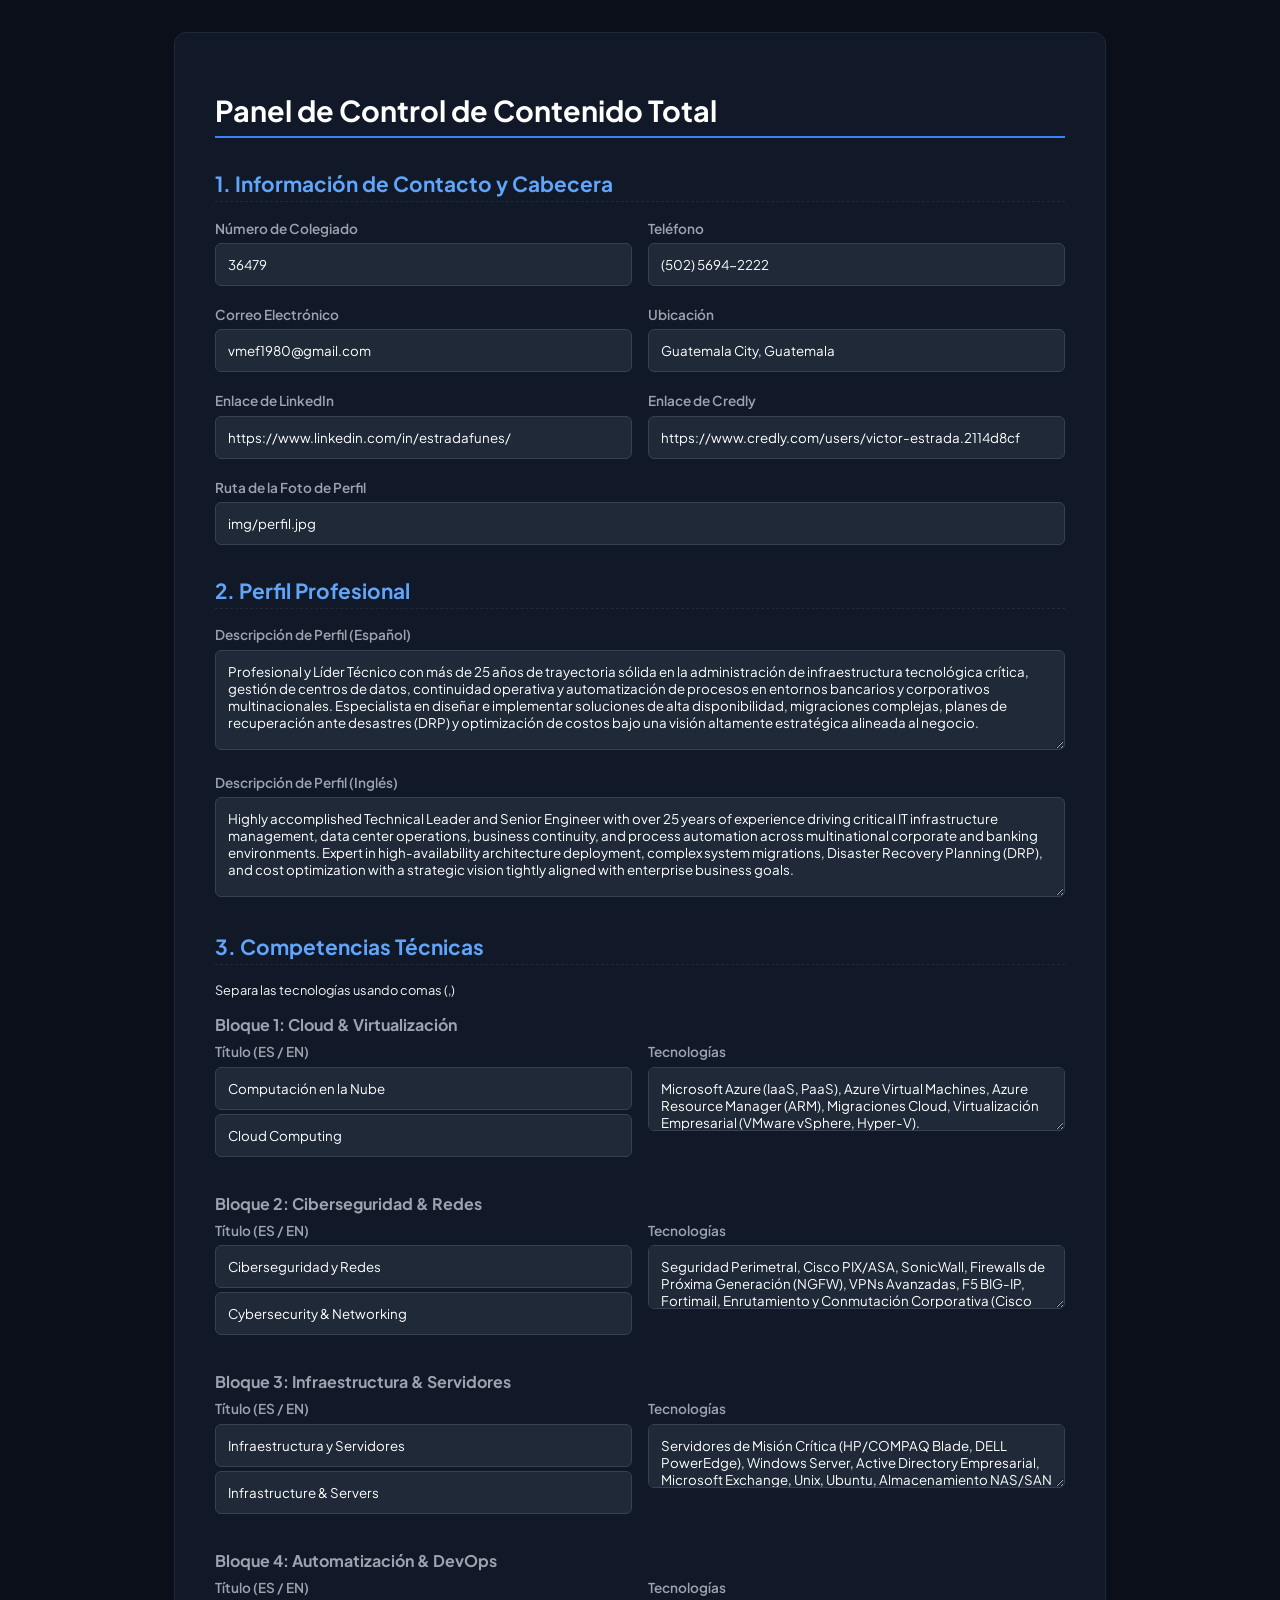
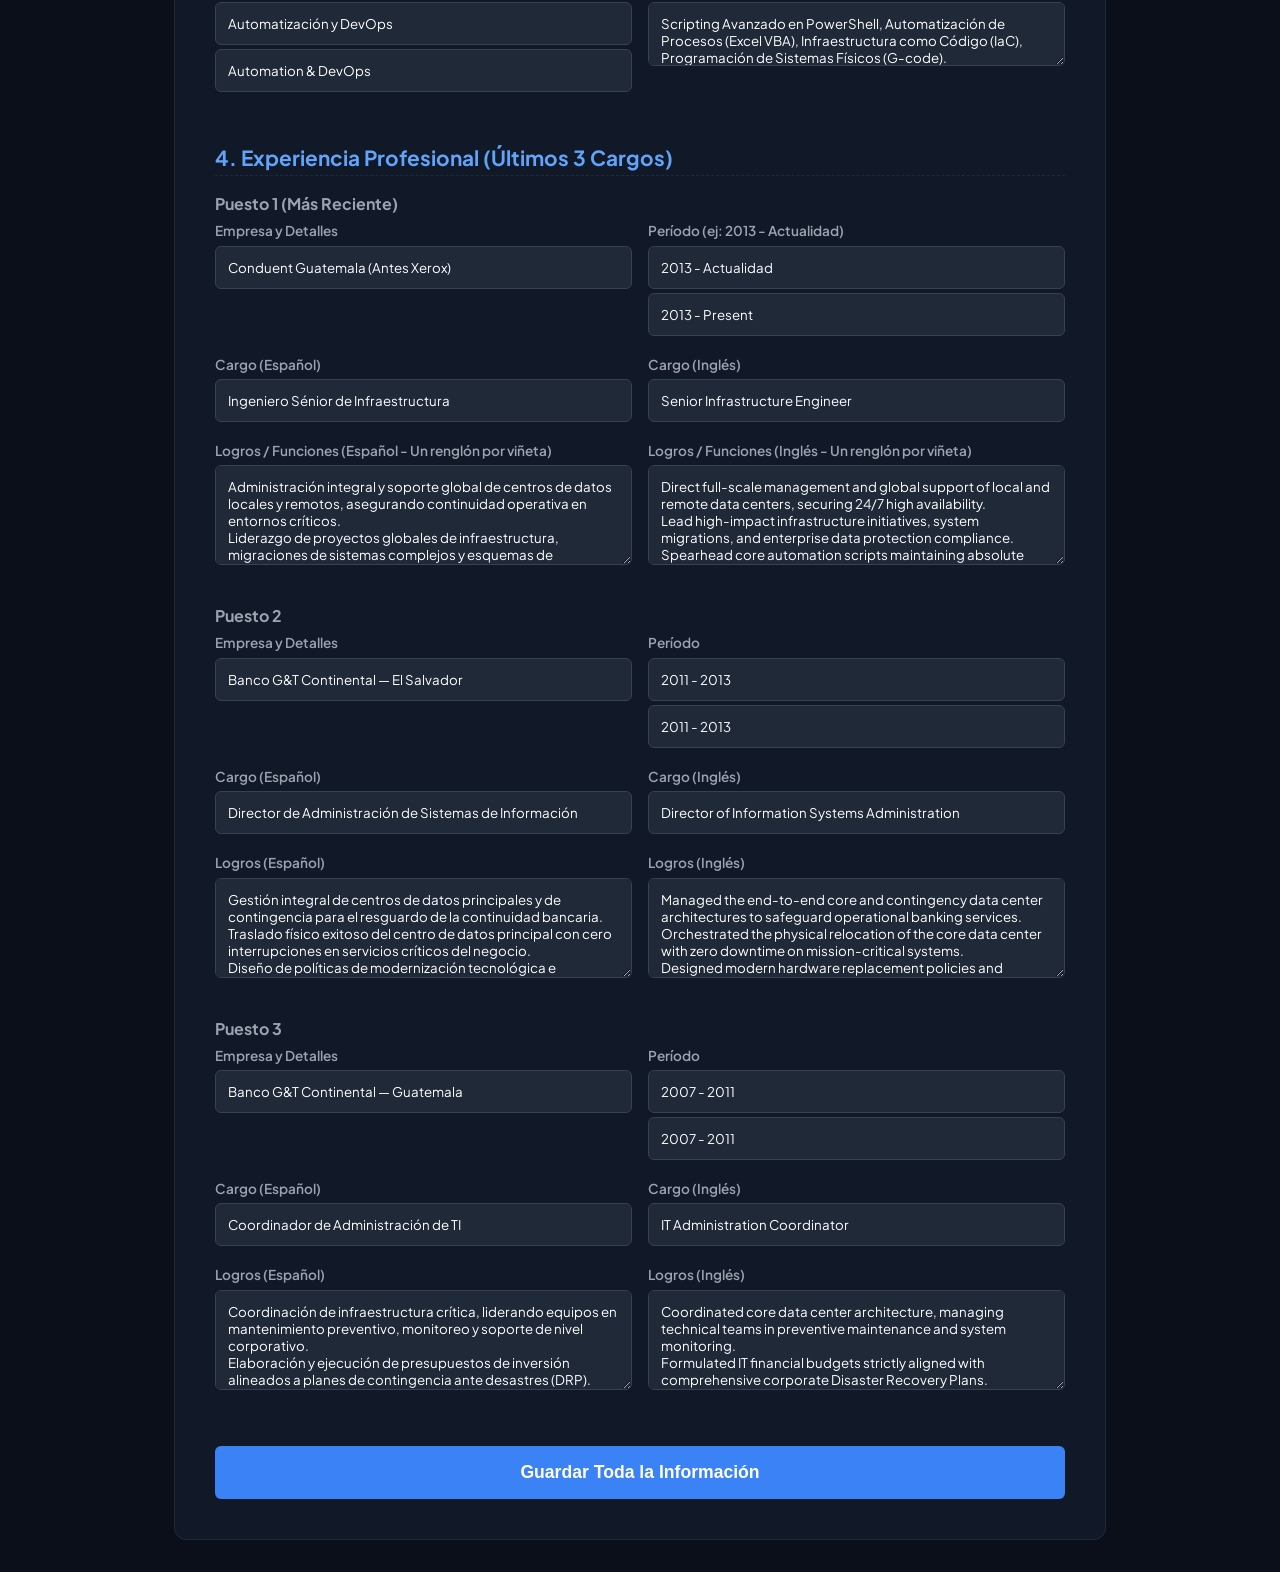
==== admin.html @ 7e37c5f4 "Add files via upload" ====
<!DOCTYPE html>
<html lang="es">
<head>
    <meta charset="UTF-8">
    <meta name="viewport" content="width=device-width, initial-scale=1.0">
    <title>Panel de Administración Total | CV</title>
    <link href="https://fonts.googleapis.com/css2?family=Plus+Jakarta+Sans:wght@400;600;700&display=swap" rel="stylesheet">
    <style>
        body { background-color: #0b0f19; color: #f3f4f6; font-family: 'Plus Jakarta Sans', sans-serif; padding: 2rem; margin: 0; }
        .container { max-width: 850px; margin: 0 auto; background: #111827; padding: 2.5rem; border-radius: 12px; border: 1px solid #1f2937; }
        h1 { font-size: 1.8rem; margin-bottom: 1.5rem; color: #fff; border-bottom: 2px solid #3b82f6; padding-bottom: 0.5rem; }
        h2 { color: #60a5fa; font-size: 1.3rem; margin-top: 2rem; border-bottom: 1px dashed #1f2937; padding-bottom: 0.25rem; }
        h3 { color: #9ca3af; font-size: 1rem; margin-bottom: 0.5rem; }
        .form-group { margin-bottom: 1.25rem; }
        .grid-2 { display: grid; grid-template-columns: 1fr 1fr; gap: 1rem; }
        label { display: block; font-size: 0.85rem; font-weight: 600; margin-bottom: 0.4rem; color: #9ca3af; }
        input, textarea { width: 100%; padding: 0.75rem; background: #1f2937; border: 1px solid #374151; border-radius: 6px; color: #fff; font-family: inherit; box-sizing: border-box; }
        textarea { resize: vertical; height: 100px; }
        input:focus, textarea:focus { outline: 1px solid #3b82f6; border-color: #3b82f6; }
        .btn-save { background: #3b82f6; color: white; border: none; padding: 1rem; font-weight: 600; border-radius: 6px; cursor: pointer; width: 100%; font-size: 1.1rem; margin-top: 2rem; transition: background 0.3s; }
        .btn-save:hover { background: #2563eb; }
        .alert { padding: 1rem; background: rgba(16, 185, 129, 0.1); border: 1px solid #10b981; color: #10b981; border-radius: 6px; margin-bottom: 1.5rem; display: none; text-align: center; font-weight: 600; }
        .help-text { font-size: 0.75rem; color: #6b7280; margin-top: 0.25rem; }
    </style>
</head>
<body>

<div class="container">
    <h1>Panel de Control de Contenido Total</h1>
    <div class="alert" id="success-alert">¡Currículum completo actualizado! Abre o recarga tu index.html para ver los cambios.</div>
    
    <form id="admin-form">
        <h2>1. Información de Contacto y Cabecera</h2>
        <div class="grid-2">
            <div class="form-group"><label>Número de Colegiado</label><input type="text" id="cfg-colegiado"></div>
            <div class="form-group"><label>Teléfono</label><input type="text" id="cfg-telefono"></div>
        </div>
        <div class="grid-2">
            <div class="form-group"><label>Correo Electrónico</label><input type="email" id="cfg-correo"></div>
            <div class="form-group"><label>Ubicación</label><input type="text" id="cfg-ubicacion"></div>
        </div>
        <div class="grid-2">
            <div class="form-group"><label>Enlace de LinkedIn</label><input type="url" id="cfg-linkedin"></div>
            <div class="form-group"><label>Enlace de Credly</label><input type="url" id="cfg-credly"></div>
        </div>
        <div class="form-group"><label>Ruta de la Foto de Perfil</label><input type="text" id="cfg-foto"></div>

        <h2>2. Perfil Profesional</h2>
        <div class="form-group">
            <label>Descripción de Perfil (Español)</label>
            <textarea id="cfg-perfil-es"></textarea>
        </div>
        <div class="form-group">
            <label>Descripción de Perfil (Inglés)</label>
            <textarea id="cfg-perfil-en"></textarea>
        </div>

        <h2>3. Competencias Técnicas</h2>
        <p style="font-size: 0.8rem; color: var(--text-secondary);">Separa las tecnologías usando comas (,)</p>
        
        <h3>Bloque 1: Cloud & Virtualización</h3>
        <div class="grid-2">
            <div class="form-group"><label>Título (ES / EN)</label><input type="text" id="cfg-sk1-t-es" value="Computación en la Nube"><input type="text" id="cfg-sk1-t-en" value="Cloud Computing" style="margin-top:4px;"></div>
            <div class="form-group"><label>Tecnologías</label><textarea id="cfg-sk1-tags" style="height:64px;"></textarea></div>
        </div>

        <h3>Bloque 2: Ciberseguridad & Redes</h3>
        <div class="grid-2">
            <div class="form-group"><label>Título (ES / EN)</label><input type="text" id="cfg-sk2-t-es" value="Ciberseguridad y Redes"><input type="text" id="cfg-sk2-t-en" value="Cybersecurity & Networking" style="margin-top:4px;"></div>
            <div class="form-group"><label>Tecnologías</label><textarea id="cfg-sk2-tags" style="height:64px;"></textarea></div>
        </div>

        <h3>Bloque 3: Infraestructura & Servidores</h3>
        <div class="grid-2">
            <div class="form-group"><label>Título (ES / EN)</label><input type="text" id="cfg-sk3-t-es" value="Infraestructura y Servidores"><input type="text" id="cfg-sk3-t-en" value="Infrastructure & Servers" style="margin-top:4px;"></div>
            <div class="form-group"><label>Tecnologías</label><textarea id="cfg-sk3-tags" style="height:64px;"></textarea></div>
        </div>

        <h3>Bloque 4: Automatización & DevOps</h3>
        <div class="grid-2">
            <div class="form-group"><label>Título (ES / EN)</label><input type="text" id="cfg-sk4-t-es" value="Automatización y DevOps"><input type="text" id="cfg-sk4-t-en" value="Automation & DevOps" style="margin-top:4px;"></div>
            <div class="form-group"><label>Tecnologías</label><textarea id="cfg-sk4-tags" style="height:64px;"></textarea></div>
        </div>

        <h2>4. Experiencia Profesional (Últimos 3 Cargos)</h2>
        
        <h3>Puesto 1 (Más Reciente)</h3>
        <div class="grid-2">
            <div class="form-group"><label>Empresa y Detalles</label><input type="text" id="cfg-exp1-comp"></div>
            <div class="form-group"><label>Período (ej: 2013 - Actualidad)</label><input type="text" id="cfg-exp1-date-es"><input type="text" id="cfg-exp1-date-en" style="margin-top:4px;"></div>
        </div>
        <div class="grid-2">
            <div class="form-group"><label>Cargo (Español)</label><input type="text" id="cfg-exp1-title-es"></div>
            <div class="form-group"><label>Cargo (Inglés)</label><input type="text" id="cfg-exp1-title-en"></div>
        </div>
        <div class="grid-2">
            <div class="form-group"><label>Logros / Funciones (Español - Un renglón por viñeta)</label><textarea id="cfg-exp1-bullets-es"></textarea></div>
            <div class="form-group"><label>Logros / Funciones (Inglés - Un renglón por viñeta)</label><textarea id="cfg-exp1-bullets-en"></textarea></div>
        </div>

        <h3>Puesto 2</h3>
        <div class="grid-2">
            <div class="form-group"><label>Empresa y Detalles</label><input type="text" id="cfg-exp2-comp"></div>
            <div class="form-group"><label>Período</label><input type="text" id="cfg-exp2-date-es"><input type="text" id="cfg-exp2-date-en" style="margin-top:4px;"></div>
        </div>
        <div class="grid-2">
            <div class="form-group"><label>Cargo (Español)</label><input type="text" id="cfg-exp2-title-es"></div>
            <div class="form-group"><label>Cargo (Inglés)</label><input type="text" id="cfg-exp2-title-en"></div>
        </div>
        <div class="grid-2">
            <div class="form-group"><label>Logros (Español)</label><textarea id="cfg-exp2-bullets-es"></textarea></div>
            <div class="form-group"><label>Logros (Inglés)</label><textarea id="cfg-exp2-bullets-en"></textarea></div>
        </div>

        <h3>Puesto 3</h3>
        <div class="grid-2">
            <div class="form-group"><label>Empresa y Detalles</label><input type="text" id="cfg-exp3-comp"></div>
            <div class="form-group"><label>Período</label><input type="text" id="cfg-exp3-date-es"><input type="text" id="cfg-exp3-date-en" style="margin-top:4px;"></div>
        </div>
        <div class="grid-2">
            <div class="form-group"><label>Cargo (Español)</label><input type="text" id="cfg-exp3-title-es"></div>
            <div class="form-group"><label>Cargo (Inglés)</label><input type="text" id="cfg-exp3-title-en"></div>
        </div>
        <div class="grid-2">
            <div class="form-group"><label>Logros (Español)</label><textarea id="cfg-exp3-bullets-es"></textarea></div>
            <div class="form-group"><label>Logros (Inglés)</label><textarea id="cfg-exp3-bullets-en"></textarea></div>
        </div>

        <button type="submit" class="btn-save">Guardar Toda la Información</button>
    </form>
</div>

<script>
    document.addEventListener("DOMContentLoaded", function() {
        // Objeto maestro con absolutamente todo el contenido por defecto del currículum
        const defaultMasterData = {
            colegiado: "36479",
            telefono: "(502) 5694-2222",
            correo: "vmef1980@gmail.com",
            ubicacion: "Guatemala City, Guatemala",
            linkedin: "https://www.linkedin.com/in/estradafunes/",
            credly: "https://www.credly.com/users/victor-estrada.2114d8cf",
            fotoURL: "img/perfil.jpg",
            perfilES: "Profesional y Líder Técnico con más de 25 años de trayectoria sólida en la administración de infraestructura tecnológica crítica, gestión de centros de datos, continuidad operativa y automatización de procesos en entornos bancarios y corporativos multinacionales. Especialista en diseñar e implementar soluciones de alta disponibilidad, migraciones complejas, planes de recuperación ante desastres (DRP) y optimización de costos bajo una visión altamente estratégica alineada al negocio.",
            perfilEN: "Highly accomplished Technical Leader and Senior Engineer with over 25 years of experience driving critical IT infrastructure management, data center operations, business continuity, and process automation across multinational corporate and banking environments. Expert in high-availability architecture deployment, complex system migrations, Disaster Recovery Planning (DRP), and cost optimization with a strategic vision tightly aligned with enterprise business goals.",
            skills: [
                { tES: "Computación en la Nube", tEN: "Cloud Computing", tags: "Microsoft Azure (IaaS, PaaS), Azure Virtual Machines, Azure Resource Manager (ARM), Migraciones Cloud, Virtualización Empresarial (VMware vSphere, Hyper-V)." },
                { tES: "Ciberseguridad y Redes", tEN: "Cybersecurity & Networking", tags: "Seguridad Perimetral, Cisco PIX/ASA, SonicWall, Firewalls de Próxima Generación (NGFW), VPNs Avanzadas, F5 BIG-IP, Fortimail, Enrutamiento y Conmutación Corporativa (Cisco R&S)." },
                { tES: "Infraestructura y Servidores", tEN: "Infrastructure & Servers", tags: "Servidores de Misión Crítica (HP/COMPAQ Blade, DELL PowerEdge), Windows Server, Active Directory Empresarial, Microsoft Exchange, Unix, Ubuntu, Almacenamiento NAS/SAN (HP EVA, EMC2, Dell EqualLogic), HP Data Protector." },
                { tES: "Automatización y DevOps", tEN: "Automation & DevOps", tags: "Scripting Avanzado en PowerShell, Automatización de Procesos (Excel VBA), Infraestructura como Código (IaC), Programación de Sistemas Físicos (G-code)." }
            ],
            experiencia: [
                {
                    comp: "Conduent Guatemala (Antes Xerox)", dES: "2013 - Actualidad", dEN: "2013 - Present",
                    tES: "Ingeniero Sénior de Infraestructura", tEN: "Senior Infrastructure Engineer",
                    bES: "Administración integral y soporte global de centros de datos locales y remotos, asegurando continuidad operativa en entornos críticos.\nLiderazgo de proyectos globales de infraestructura, migraciones de sistemas complejos y esquemas de seguridad informática.\nAutomatización de procesos operativos manteniendo alta estabilidad ante múltiples transiciones corporativas.",
                    bEN: "Direct full-scale management and global support of local and remote data centers, securing 24/7 high availability.\nLead high-impact infrastructure initiatives, system migrations, and enterprise data protection compliance.\nSpearhead core automation scripts maintaining absolute stability across corporate structural shifts."
                },
                {
                    comp: "Banco G&T Continental — El Salvador", dES: "2011 - 2013", dEN: "2011 - 2013",
                    tES: "Director de Administración de Sistemas de Información", tEN: "Director of Information Systems Administration",
                    bES: "Gestión integral de centros de datos principales y de contingencia para el resguardo de la continuidad bancaria.\nTraslado físico exitoso del centro de datos principal con cero interrupciones en servicios críticos del negocio.\nDiseño de políticas de modernización tecnológica e implementación de soluciones redundantes de alta disponibilidad.",
                    bEN: "Managed the end-to-end core and contingency data center architectures to safeguard operational banking services.\nOrchestrated the physical relocation of the core data center with zero downtime on mission-critical systems.\nDesigned modern hardware replacement policies and deployed high-availability infrastructure networks."
                },
                {
                    comp: "Banco G&T Continental — Guatemala", dES: "2007 - 2011", dEN: "2007 - 2011",
                    tES: "Coordinador de Administración de TI", tEN: "IT Administration Coordinator",
                    bES: "Coordinación de infraestructura crítica, liderando equipos en mantenimiento preventivo, monitoreo y soporte de nivel corporativo.\nElaboración y ejecución de presupuestos de inversión alineados a planes de contingencia ante desastres (DRP).",
                    bEN: "Coordinated core data center architecture, managing technical teams in preventive maintenance and system monitoring.\nFormulated IT financial budgets strictly aligned with comprehensive corporate Disaster Recovery Plans."
                }
            ]
        };

        let masterData = JSON.parse(localStorage.getItem('cv_master_data')) || defaultMasterData;

        // Cargar datos en los inputs correspondientes
        document.getElementById('cfg-colegiado').value = masterData.colegiado;
        document.getElementById('cfg-telefono').value = masterData.telefono;
        document.getElementById('cfg-correo').value = masterData.correo;
        document.getElementById('cfg-ubicacion').value = masterData.ubicacion;
        document.getElementById('cfg-linkedin').value = masterData.linkedin;
        document.getElementById('cfg-credly').value = masterData.credly;
        document.getElementById('cfg-foto').value = masterData.fotoURL;
        document.getElementById('cfg-perfil-es').value = masterData.perfilES;
        document.getElementById('cfg-perfil-en').value = masterData.perfilEN;

        // Habilidades
        document.getElementById('cfg-sk1-t-es').value = masterData.skills[0].tES; document.getElementById('cfg-sk1-t-en').value = masterData.skills[0].tEN; document.getElementById('cfg-sk1-tags').value = masterData.skills[0].tags;
        document.getElementById('cfg-sk2-t-es').value = masterData.skills[1].tES; document.getElementById('cfg-sk2-t-en').value = masterData.skills[1].tEN; document.getElementById('cfg-sk2-tags').value = masterData.skills[1].tags;
        document.getElementById('cfg-sk3-t-es').value = masterData.skills[2].tES; document.getElementById('cfg-sk3-t-en').value = masterData.skills[2].tEN; document.getElementById('cfg-sk3-tags').value = masterData.skills[2].tags;
        document.getElementById('cfg-sk4-t-es').value = masterData.skills[3].tES; document.getElementById('cfg-sk4-t-en').value = masterData.skills[3].tEN; document.getElementById('cfg-sk4-tags').value = masterData.skills[3].tags;

        // Experiencia
        for(let i=1; i<=3; i++) {
            let dataExp = masterData.experiencia[i-1];
            document.getElementById(`cfg-exp${i}-comp`).value = dataExp.comp;
            document.getElementById(`cfg-exp${i}-date-es`).value = dataExp.dES;
            document.getElementById(`cfg-exp${i}-date-en`).value = dataExp.dEN;
            document.getElementById(`cfg-exp${i}-title-es`).value = dataExp.tES;
            document.getElementById(`cfg-exp${i}-title-en`).value = dataExp.tEN;
            document.getElementById(`cfg-exp${i}-bullets-es`).value = dataExp.bES;
            document.getElementById(`cfg-exp${i}-bullets-en`).value = dataExp.bEN;
        }

        // Evento Guardar
        document.getElementById('admin-form').addEventListener('submit', function(e) {
            e.preventDefault();

            const nuevaDataMaster = {
                colegiado: document.getElementById('cfg-colegiado').value,
                telefono: document.getElementById('cfg-telefono').value,
                correo: document.getElementById('cfg-correo').value,
                ubicacion: document.getElementById('cfg-ubicacion').value,
                linkedin: document.getElementById('cfg-linkedin').value,
                credly: document.getElementById('cfg-credly').value,
                fotoURL: document.getElementById('cfg-foto').value,
                perfilES: document.getElementById('cfg-perfil-es').value,
                perfilEN: document.getElementById('cfg-perfil-en').value,
                skills: [
                    { tES: document.getElementById('cfg-sk1-t-es').value, tEN: document.getElementById('cfg-sk1-t-en').value, tags: document.getElementById('cfg-sk1-tags').value },
                    { tES: document.getElementById('cfg-sk2-t-es').value, tEN: document.getElementById('cfg-sk2-t-en').value, tags: document.getElementById('cfg-sk2-tags').value },
                    { tES: document.getElementById('cfg-sk3-t-es').value, tEN: document.getElementById('cfg-sk3-t-en').value, tags: document.getElementById('cfg-sk3-tags').value },
                    { tES: document.getElementById('cfg-sk4-t-es').value, tEN: document.getElementById('cfg-sk4-t-en').value, tags: document.getElementById('cfg-sk4-tags').value }
                ],
                experiencia: []
            };

            for(let i=1; i<=3; i++) {
                nuevaDataMaster.experiencia.push({
                    comp: document.getElementById(`cfg-exp${i}-comp`).value,
                    dES: document.getElementById(`cfg-exp${i}-date-es`).value,
                    dEN: document.getElementById(`cfg-exp${i}-date-en`).value,
                    tES: document.getElementById(`cfg-exp${i}-title-es`).value,
                    tEN: document.getElementById(`cfg-exp${i}-title-en`).value,
                    bES: document.getElementById(`cfg-exp${i}-bullets-es`).value,
                    bEN: document.getElementById(`cfg-exp${i}-bullets-en`).value
                });
            }

            localStorage.setItem('cv_master_data', JSON.stringify(nuevaDataMaster));

            const alertBox = document.getElementById('success-alert');
            alertBox.style.display = 'block';
            window.scrollTo({ top: 0, behavior: 'smooth' });
            setTimeout(() => alertBox.style.display = 'none', 4000);
        });
    });
</script>
</body>
</html>
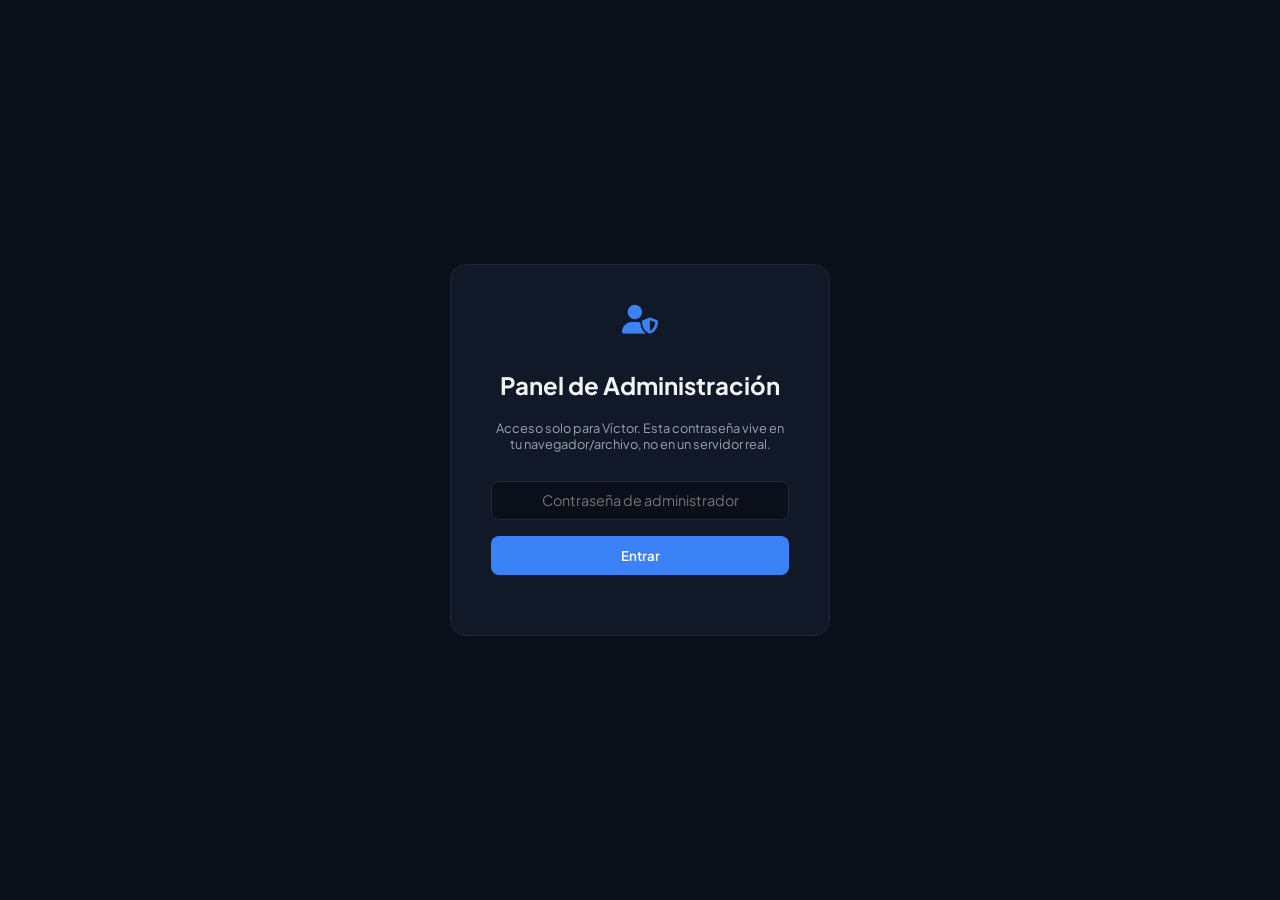
==== commit ed6be5db: "Add files via upload" ====
--- a/admin.html
+++ b/admin.html
@@ -1,250 +1,468 @@
-<!DOCTYPE html>
-<html lang="es">
-<head>
-    <meta charset="UTF-8">
-    <meta name="viewport" content="width=device-width, initial-scale=1.0">
-    <title>Panel de Administración Total | CV</title>
-    <link href="https://fonts.googleapis.com/css2?family=Plus+Jakarta+Sans:wght@400;600;700&display=swap" rel="stylesheet">
-    <style>
-        body { background-color: #0b0f19; color: #f3f4f6; font-family: 'Plus Jakarta Sans', sans-serif; padding: 2rem; margin: 0; }
-        .container { max-width: 850px; margin: 0 auto; background: #111827; padding: 2.5rem; border-radius: 12px; border: 1px solid #1f2937; }
-        h1 { font-size: 1.8rem; margin-bottom: 1.5rem; color: #fff; border-bottom: 2px solid #3b82f6; padding-bottom: 0.5rem; }
-        h2 { color: #60a5fa; font-size: 1.3rem; margin-top: 2rem; border-bottom: 1px dashed #1f2937; padding-bottom: 0.25rem; }
-        h3 { color: #9ca3af; font-size: 1rem; margin-bottom: 0.5rem; }
-        .form-group { margin-bottom: 1.25rem; }
-        .grid-2 { display: grid; grid-template-columns: 1fr 1fr; gap: 1rem; }
-        label { display: block; font-size: 0.85rem; font-weight: 600; margin-bottom: 0.4rem; color: #9ca3af; }
-        input, textarea { width: 100%; padding: 0.75rem; background: #1f2937; border: 1px solid #374151; border-radius: 6px; color: #fff; font-family: inherit; box-sizing: border-box; }
-        textarea { resize: vertical; height: 100px; }
-        input:focus, textarea:focus { outline: 1px solid #3b82f6; border-color: #3b82f6; }
-        .btn-save { background: #3b82f6; color: white; border: none; padding: 1rem; font-weight: 600; border-radius: 6px; cursor: pointer; width: 100%; font-size: 1.1rem; margin-top: 2rem; transition: background 0.3s; }
-        .btn-save:hover { background: #2563eb; }
-        .alert { padding: 1rem; background: rgba(16, 185, 129, 0.1); border: 1px solid #10b981; color: #10b981; border-radius: 6px; margin-bottom: 1.5rem; display: none; text-align: center; font-weight: 600; }
-        .help-text { font-size: 0.75rem; color: #6b7280; margin-top: 0.25rem; }
-    </style>
-</head>
-<body>
-
-<div class="container">
-    <h1>Panel de Control de Contenido Total</h1>
-    <div class="alert" id="success-alert">¡Currículum completo actualizado! Abre o recarga tu index.html para ver los cambios.</div>
-    
-    <form id="admin-form">
-        <h2>1. Información de Contacto y Cabecera</h2>
-        <div class="grid-2">
-            <div class="form-group"><label>Número de Colegiado</label><input type="text" id="cfg-colegiado"></div>
-            <div class="form-group"><label>Teléfono</label><input type="text" id="cfg-telefono"></div>
-        </div>
-        <div class="grid-2">
-            <div class="form-group"><label>Correo Electrónico</label><input type="email" id="cfg-correo"></div>
-            <div class="form-group"><label>Ubicación</label><input type="text" id="cfg-ubicacion"></div>
-        </div>
-        <div class="grid-2">
-            <div class="form-group"><label>Enlace de LinkedIn</label><input type="url" id="cfg-linkedin"></div>
-            <div class="form-group"><label>Enlace de Credly</label><input type="url" id="cfg-credly"></div>
-        </div>
-        <div class="form-group"><label>Ruta de la Foto de Perfil</label><input type="text" id="cfg-foto"></div>
-
-        <h2>2. Perfil Profesional</h2>
-        <div class="form-group">
-            <label>Descripción de Perfil (Español)</label>
-            <textarea id="cfg-perfil-es"></textarea>
-        </div>
-        <div class="form-group">
-            <label>Descripción de Perfil (Inglés)</label>
-            <textarea id="cfg-perfil-en"></textarea>
-        </div>
-
-        <h2>3. Competencias Técnicas</h2>
-        <p style="font-size: 0.8rem; color: var(--text-secondary);">Separa las tecnologías usando comas (,)</p>
-        
-        <h3>Bloque 1: Cloud & Virtualización</h3>
-        <div class="grid-2">
-            <div class="form-group"><label>Título (ES / EN)</label><input type="text" id="cfg-sk1-t-es" value="Computación en la Nube"><input type="text" id="cfg-sk1-t-en" value="Cloud Computing" style="margin-top:4px;"></div>
-            <div class="form-group"><label>Tecnologías</label><textarea id="cfg-sk1-tags" style="height:64px;"></textarea></div>
-        </div>
-
-        <h3>Bloque 2: Ciberseguridad & Redes</h3>
-        <div class="grid-2">
-            <div class="form-group"><label>Título (ES / EN)</label><input type="text" id="cfg-sk2-t-es" value="Ciberseguridad y Redes"><input type="text" id="cfg-sk2-t-en" value="Cybersecurity & Networking" style="margin-top:4px;"></div>
-            <div class="form-group"><label>Tecnologías</label><textarea id="cfg-sk2-tags" style="height:64px;"></textarea></div>
-        </div>
-
-        <h3>Bloque 3: Infraestructura & Servidores</h3>
-        <div class="grid-2">
-            <div class="form-group"><label>Título (ES / EN)</label><input type="text" id="cfg-sk3-t-es" value="Infraestructura y Servidores"><input type="text" id="cfg-sk3-t-en" value="Infrastructure & Servers" style="margin-top:4px;"></div>
-            <div class="form-group"><label>Tecnologías</label><textarea id="cfg-sk3-tags" style="height:64px;"></textarea></div>
-        </div>
-
-        <h3>Bloque 4: Automatización & DevOps</h3>
-        <div class="grid-2">
-            <div class="form-group"><label>Título (ES / EN)</label><input type="text" id="cfg-sk4-t-es" value="Automatización y DevOps"><input type="text" id="cfg-sk4-t-en" value="Automation & DevOps" style="margin-top:4px;"></div>
-            <div class="form-group"><label>Tecnologías</label><textarea id="cfg-sk4-tags" style="height:64px;"></textarea></div>
-        </div>
-
-        <h2>4. Experiencia Profesional (Últimos 3 Cargos)</h2>
-        
-        <h3>Puesto 1 (Más Reciente)</h3>
-        <div class="grid-2">
-            <div class="form-group"><label>Empresa y Detalles</label><input type="text" id="cfg-exp1-comp"></div>
-            <div class="form-group"><label>Período (ej: 2013 - Actualidad)</label><input type="text" id="cfg-exp1-date-es"><input type="text" id="cfg-exp1-date-en" style="margin-top:4px;"></div>
-        </div>
-        <div class="grid-2">
-            <div class="form-group"><label>Cargo (Español)</label><input type="text" id="cfg-exp1-title-es"></div>
-            <div class="form-group"><label>Cargo (Inglés)</label><input type="text" id="cfg-exp1-title-en"></div>
-        </div>
-        <div class="grid-2">
-            <div class="form-group"><label>Logros / Funciones (Español - Un renglón por viñeta)</label><textarea id="cfg-exp1-bullets-es"></textarea></div>
-            <div class="form-group"><label>Logros / Funciones (Inglés - Un renglón por viñeta)</label><textarea id="cfg-exp1-bullets-en"></textarea></div>
-        </div>
-
-        <h3>Puesto 2</h3>
-        <div class="grid-2">
-            <div class="form-group"><label>Empresa y Detalles</label><input type="text" id="cfg-exp2-comp"></div>
-            <div class="form-group"><label>Período</label><input type="text" id="cfg-exp2-date-es"><input type="text" id="cfg-exp2-date-en" style="margin-top:4px;"></div>
-        </div>
-        <div class="grid-2">
-            <div class="form-group"><label>Cargo (Español)</label><input type="text" id="cfg-exp2-title-es"></div>
-            <div class="form-group"><label>Cargo (Inglés)</label><input type="text" id="cfg-exp2-title-en"></div>
-        </div>
-        <div class="grid-2">
-            <div class="form-group"><label>Logros (Español)</label><textarea id="cfg-exp2-bullets-es"></textarea></div>
-            <div class="form-group"><label>Logros (Inglés)</label><textarea id="cfg-exp2-bullets-en"></textarea></div>
-        </div>
-
-        <h3>Puesto 3</h3>
-        <div class="grid-2">
-            <div class="form-group"><label>Empresa y Detalles</label><input type="text" id="cfg-exp3-comp"></div>
-            <div class="form-group"><label>Período</label><input type="text" id="cfg-exp3-date-es"><input type="text" id="cfg-exp3-date-en" style="margin-top:4px;"></div>
-        </div>
-        <div class="grid-2">
-            <div class="form-group"><label>Cargo (Español)</label><input type="text" id="cfg-exp3-title-es"></div>
-            <div class="form-group"><label>Cargo (Inglés)</label><input type="text" id="cfg-exp3-title-en"></div>
-        </div>
-        <div class="grid-2">
-            <div class="form-group"><label>Logros (Español)</label><textarea id="cfg-exp3-bullets-es"></textarea></div>
-            <div class="form-group"><label>Logros (Inglés)</label><textarea id="cfg-exp3-bullets-en"></textarea></div>
-        </div>
-
-        <button type="submit" class="btn-save">Guardar Toda la Información</button>
-    </form>
-</div>
-
-<script>
-    document.addEventListener("DOMContentLoaded", function() {
-        // Objeto maestro con absolutamente todo el contenido por defecto del currículum
-        const defaultMasterData = {
-            colegiado: "36479",
-            telefono: "(502) 5694-2222",
-            correo: "vmef1980@gmail.com",
-            ubicacion: "Guatemala City, Guatemala",
-            linkedin: "https://www.linkedin.com/in/estradafunes/",
-            credly: "https://www.credly.com/users/victor-estrada.2114d8cf",
-            fotoURL: "img/perfil.jpg",
-            perfilES: "Profesional y Líder Técnico con más de 25 años de trayectoria sólida en la administración de infraestructura tecnológica crítica, gestión de centros de datos, continuidad operativa y automatización de procesos en entornos bancarios y corporativos multinacionales. Especialista en diseñar e implementar soluciones de alta disponibilidad, migraciones complejas, planes de recuperación ante desastres (DRP) y optimización de costos bajo una visión altamente estratégica alineada al negocio.",
-            perfilEN: "Highly accomplished Technical Leader and Senior Engineer with over 25 years of experience driving critical IT infrastructure management, data center operations, business continuity, and process automation across multinational corporate and banking environments. Expert in high-availability architecture deployment, complex system migrations, Disaster Recovery Planning (DRP), and cost optimization with a strategic vision tightly aligned with enterprise business goals.",
-            skills: [
-                { tES: "Computación en la Nube", tEN: "Cloud Computing", tags: "Microsoft Azure (IaaS, PaaS), Azure Virtual Machines, Azure Resource Manager (ARM), Migraciones Cloud, Virtualización Empresarial (VMware vSphere, Hyper-V)." },
-                { tES: "Ciberseguridad y Redes", tEN: "Cybersecurity & Networking", tags: "Seguridad Perimetral, Cisco PIX/ASA, SonicWall, Firewalls de Próxima Generación (NGFW), VPNs Avanzadas, F5 BIG-IP, Fortimail, Enrutamiento y Conmutación Corporativa (Cisco R&S)." },
-                { tES: "Infraestructura y Servidores", tEN: "Infrastructure & Servers", tags: "Servidores de Misión Crítica (HP/COMPAQ Blade, DELL PowerEdge), Windows Server, Active Directory Empresarial, Microsoft Exchange, Unix, Ubuntu, Almacenamiento NAS/SAN (HP EVA, EMC2, Dell EqualLogic), HP Data Protector." },
-                { tES: "Automatización y DevOps", tEN: "Automation & DevOps", tags: "Scripting Avanzado en PowerShell, Automatización de Procesos (Excel VBA), Infraestructura como Código (IaC), Programación de Sistemas Físicos (G-code)." }
-            ],
-            experiencia: [
-                {
-                    comp: "Conduent Guatemala (Antes Xerox)", dES: "2013 - Actualidad", dEN: "2013 - Present",
-                    tES: "Ingeniero Sénior de Infraestructura", tEN: "Senior Infrastructure Engineer",
-                    bES: "Administración integral y soporte global de centros de datos locales y remotos, asegurando continuidad operativa en entornos críticos.\nLiderazgo de proyectos globales de infraestructura, migraciones de sistemas complejos y esquemas de seguridad informática.\nAutomatización de procesos operativos manteniendo alta estabilidad ante múltiples transiciones corporativas.",
-                    bEN: "Direct full-scale management and global support of local and remote data centers, securing 24/7 high availability.\nLead high-impact infrastructure initiatives, system migrations, and enterprise data protection compliance.\nSpearhead core automation scripts maintaining absolute stability across corporate structural shifts."
-                },
-                {
-                    comp: "Banco G&T Continental — El Salvador", dES: "2011 - 2013", dEN: "2011 - 2013",
-                    tES: "Director de Administración de Sistemas de Información", tEN: "Director of Information Systems Administration",
-                    bES: "Gestión integral de centros de datos principales y de contingencia para el resguardo de la continuidad bancaria.\nTraslado físico exitoso del centro de datos principal con cero interrupciones en servicios críticos del negocio.\nDiseño de políticas de modernización tecnológica e implementación de soluciones redundantes de alta disponibilidad.",
-                    bEN: "Managed the end-to-end core and contingency data center architectures to safeguard operational banking services.\nOrchestrated the physical relocation of the core data center with zero downtime on mission-critical systems.\nDesigned modern hardware replacement policies and deployed high-availability infrastructure networks."
-                },
-                {
-                    comp: "Banco G&T Continental — Guatemala", dES: "2007 - 2011", dEN: "2007 - 2011",
-                    tES: "Coordinador de Administración de TI", tEN: "IT Administration Coordinator",
-                    bES: "Coordinación de infraestructura crítica, liderando equipos en mantenimiento preventivo, monitoreo y soporte de nivel corporativo.\nElaboración y ejecución de presupuestos de inversión alineados a planes de contingencia ante desastres (DRP).",
-                    bEN: "Coordinated core data center architecture, managing technical teams in preventive maintenance and system monitoring.\nFormulated IT financial budgets strictly aligned with comprehensive corporate Disaster Recovery Plans."
-                }
-            ]
-        };
-
-        let masterData = JSON.parse(localStorage.getItem('cv_master_data')) || defaultMasterData;
-
-        // Cargar datos en los inputs correspondientes
-        document.getElementById('cfg-colegiado').value = masterData.colegiado;
-        document.getElementById('cfg-telefono').value = masterData.telefono;
-        document.getElementById('cfg-correo').value = masterData.correo;
-        document.getElementById('cfg-ubicacion').value = masterData.ubicacion;
-        document.getElementById('cfg-linkedin').value = masterData.linkedin;
-        document.getElementById('cfg-credly').value = masterData.credly;
-        document.getElementById('cfg-foto').value = masterData.fotoURL;
-        document.getElementById('cfg-perfil-es').value = masterData.perfilES;
-        document.getElementById('cfg-perfil-en').value = masterData.perfilEN;
-
-        // Habilidades
-        document.getElementById('cfg-sk1-t-es').value = masterData.skills[0].tES; document.getElementById('cfg-sk1-t-en').value = masterData.skills[0].tEN; document.getElementById('cfg-sk1-tags').value = masterData.skills[0].tags;
-        document.getElementById('cfg-sk2-t-es').value = masterData.skills[1].tES; document.getElementById('cfg-sk2-t-en').value = masterData.skills[1].tEN; document.getElementById('cfg-sk2-tags').value = masterData.skills[1].tags;
-        document.getElementById('cfg-sk3-t-es').value = masterData.skills[2].tES; document.getElementById('cfg-sk3-t-en').value = masterData.skills[2].tEN; document.getElementById('cfg-sk3-tags').value = masterData.skills[2].tags;
-        document.getElementById('cfg-sk4-t-es').value = masterData.skills[3].tES; document.getElementById('cfg-sk4-t-en').value = masterData.skills[3].tEN; document.getElementById('cfg-sk4-tags').value = masterData.skills[3].tags;
-
-        // Experiencia
-        for(let i=1; i<=3; i++) {
-            let dataExp = masterData.experiencia[i-1];
-            document.getElementById(`cfg-exp${i}-comp`).value = dataExp.comp;
-            document.getElementById(`cfg-exp${i}-date-es`).value = dataExp.dES;
-            document.getElementById(`cfg-exp${i}-date-en`).value = dataExp.dEN;
-            document.getElementById(`cfg-exp${i}-title-es`).value = dataExp.tES;
-            document.getElementById(`cfg-exp${i}-title-en`).value = dataExp.tEN;
-            document.getElementById(`cfg-exp${i}-bullets-es`).value = dataExp.bES;
-            document.getElementById(`cfg-exp${i}-bullets-en`).value = dataExp.bEN;
-        }
-
-        // Evento Guardar
-        document.getElementById('admin-form').addEventListener('submit', function(e) {
-            e.preventDefault();
-
-            const nuevaDataMaster = {
-                colegiado: document.getElementById('cfg-colegiado').value,
-                telefono: document.getElementById('cfg-telefono').value,
-                correo: document.getElementById('cfg-correo').value,
-                ubicacion: document.getElementById('cfg-ubicacion').value,
-                linkedin: document.getElementById('cfg-linkedin').value,
-                credly: document.getElementById('cfg-credly').value,
-                fotoURL: document.getElementById('cfg-foto').value,
-                perfilES: document.getElementById('cfg-perfil-es').value,
-                perfilEN: document.getElementById('cfg-perfil-en').value,
-                skills: [
-                    { tES: document.getElementById('cfg-sk1-t-es').value, tEN: document.getElementById('cfg-sk1-t-en').value, tags: document.getElementById('cfg-sk1-tags').value },
-                    { tES: document.getElementById('cfg-sk2-t-es').value, tEN: document.getElementById('cfg-sk2-t-en').value, tags: document.getElementById('cfg-sk2-tags').value },
-                    { tES: document.getElementById('cfg-sk3-t-es').value, tEN: document.getElementById('cfg-sk3-t-en').value, tags: document.getElementById('cfg-sk3-tags').value },
-                    { tES: document.getElementById('cfg-sk4-t-es').value, tEN: document.getElementById('cfg-sk4-t-en').value, tags: document.getElementById('cfg-sk4-tags').value }
-                ],
-                experiencia: []
-            };
-
-            for(let i=1; i<=3; i++) {
-                nuevaDataMaster.experiencia.push({
-                    comp: document.getElementById(`cfg-exp${i}-comp`).value,
-                    dES: document.getElementById(`cfg-exp${i}-date-es`).value,
-                    dEN: document.getElementById(`cfg-exp${i}-date-en`).value,
-                    tES: document.getElementById(`cfg-exp${i}-title-es`).value,
-                    tEN: document.getElementById(`cfg-exp${i}-title-en`).value,
-                    bES: document.getElementById(`cfg-exp${i}-bullets-es`).value,
-                    bEN: document.getElementById(`cfg-exp${i}-bullets-en`).value
-                });
-            }
-
-            localStorage.setItem('cv_master_data', JSON.stringify(nuevaDataMaster));
-
-            const alertBox = document.getElementById('success-alert');
-            alertBox.style.display = 'block';
-            window.scrollTo({ top: 0, behavior: 'smooth' });
-            setTimeout(() => alertBox.style.display = 'none', 4000);
-        });
-    });
-</script>
-</body>
-</html>+<!DOCTYPE html>
+<html lang="es">
+<head>
+<meta charset="UTF-8">
+<meta name="viewport" content="width=device-width, initial-scale=1.0">
+<meta name="robots" content="noindex, nofollow">
+<title>Panel de Administración — CV</title>
+<link href="https://fonts.googleapis.com/css2?family=Plus+Jakarta+Sans:wght@400;500;600;700&display=swap" rel="stylesheet">
+<link rel="stylesheet" href="https://cdnjs.cloudflare.com/ajax/libs/font-awesome/6.4.0/css/all.min.css">
+<style>
+  :root {
+    --bg: #0b0f19; --card: #111827; --border: #1f2937;
+    --text: #f3f4f6; --muted: #9ca3af; --accent: #3b82f6; --accent-h: #60a5fa;
+    --danger: #f87171; --ok: #34d399;
+  }
+  * { box-sizing: border-box; font-family: 'Plus Jakarta Sans', sans-serif; }
+  body { background: var(--bg); color: var(--text); margin: 0; }
+  #login-screen { min-height: 100vh; display: flex; align-items: center; justify-content: center; padding: 1.5rem; }
+  .login-card { background: var(--card); border: 1px solid var(--border); border-radius: 16px; padding: 2.5rem; max-width: 380px; width: 100%; text-align: center; }
+  .login-card i { font-size: 1.8rem; color: var(--accent); margin-bottom: 1rem; }
+  .login-card input { width: 100%; padding: 0.75rem; border-radius: 8px; border: 1px solid var(--border); background: var(--bg); color: #fff; margin: 1rem 0; text-align: center; }
+  .login-card button, .btn { background: var(--accent); color: #fff; border: none; padding: 0.7rem 1.2rem; border-radius: 8px; font-weight: 600; cursor: pointer; }
+  .login-card button:hover, .btn:hover { background: var(--accent-h); }
+  .btn-secondary { background: rgba(255,255,255,0.06); }
+  .btn-secondary:hover { background: rgba(255,255,255,0.12); }
+  .btn-danger { background: rgba(248,113,113,0.15); color: var(--danger); }
+  .btn-danger:hover { background: rgba(248,113,113,0.28); }
+  .err { color: var(--danger); font-size: 0.85rem; min-height: 1.2rem; }
+
+  #app { display: none; max-width: 1000px; margin: 0 auto; padding: 2rem 1.5rem 5rem; }
+  .top-bar { display: flex; justify-content: space-between; align-items: center; flex-wrap: wrap; gap: 1rem; margin-bottom: 1.5rem; position: sticky; top: 0; background: var(--bg); padding: 1rem 0; z-index: 10; border-bottom: 1px solid var(--border); }
+  .top-bar h1 { font-size: 1.3rem; margin: 0; }
+  .actions { display: flex; gap: 0.6rem; flex-wrap: wrap; }
+  .tabs { display: flex; gap: 0.5rem; flex-wrap: wrap; margin-bottom: 1.5rem; }
+  .tab-btn { background: var(--card); border: 1px solid var(--border); color: var(--muted); padding: 0.5rem 1rem; border-radius: 20px; cursor: pointer; font-size: 0.85rem; font-weight: 600; }
+  .tab-btn.active { background: var(--accent); color: #fff; border-color: var(--accent); }
+  .panel { display: none; }
+  .panel.active { display: block; }
+  .card { background: var(--card); border: 1px solid var(--border); border-radius: 12px; padding: 1.5rem; margin-bottom: 1rem; }
+  .card h3 { margin-top: 0; font-size: 1rem; display: flex; justify-content: space-between; align-items: center; }
+  label { display: block; font-size: 0.8rem; color: var(--muted); margin: 0.7rem 0 0.3rem; }
+  input[type=text], input[type=password], textarea, input[type=number] { width: 100%; padding: 0.6rem 0.8rem; border-radius: 8px; border: 1px solid var(--border); background: var(--bg); color: var(--text); font-size: 0.9rem; }
+  textarea { min-height: 70px; resize: vertical; }
+  .row2 { display: grid; grid-template-columns: 1fr 1fr; gap: 1rem; }
+  .muted { color: var(--muted); font-size: 0.8rem; }
+  .toast { position: fixed; bottom: 20px; right: 20px; background: var(--ok); color: #0b0f19; padding: 0.8rem 1.2rem; border-radius: 8px; font-weight: 600; display: none; z-index: 100; }
+  .badge-preview { width: 44px; height: 44px; object-fit: contain; border-radius: 6px; background: rgba(255,255,255,0.04); border: 1px solid var(--border); }
+  .hint { background: rgba(59,130,246,0.08); border: 1px solid rgba(59,130,246,0.25); padding: 0.9rem 1rem; border-radius: 10px; font-size: 0.83rem; color: #cdd6ee; margin-bottom: 1.2rem; }
+  .hint strong { color: #fff; }
+  hr { border: none; border-top: 1px solid var(--border); margin: 1rem 0; }
+  .list-item-head { display: flex; justify-content: space-between; align-items: center; }
+  .small-btn { font-size: 0.75rem; padding: 0.3rem 0.6rem; border-radius: 6px; }
+</style>
+</head>
+<body>
+
+<!-- ===================== LOGIN ===================== -->
+<div id="login-screen">
+  <div class="login-card">
+    <i class="fas fa-user-shield"></i>
+    <h2>Panel de Administración</h2>
+    <p class="muted">Acceso solo para Víctor. Esta contraseña vive en tu navegador/archivo, no en un servidor real.</p>
+    <input type="password" id="admin-pass" placeholder="Contraseña de administrador">
+    <button class="btn" style="width:100%" onclick="intentarLogin()">Entrar</button>
+    <div class="err" id="login-err"></div>
+  </div>
+</div>
+
+<!-- ===================== APP ===================== -->
+<div id="app">
+  <div class="top-bar">
+    <h1><i class="fas fa-sliders-h"></i> Administrar CV</h1>
+    <div class="actions">
+      <button class="btn btn-secondary small-btn" onclick="guardarBorrador()"><i class="fas fa-save"></i> Guardar borrador (este navegador)</button>
+      <button class="btn small-btn" onclick="descargarJSON()"><i class="fas fa-download"></i> Descargar data.json</button>
+      <a class="btn btn-secondary small-btn" href="index.html" target="_blank" style="text-decoration:none; display:inline-flex; align-items:center; gap:6px;"><i class="fas fa-eye"></i> Ver sitio</a>
+    </div>
+  </div>
+
+  <div class="hint">
+    <strong>Cómo funciona:</strong> "Guardar borrador" solo actualiza la vista previa en <em>este</em> navegador (usa <code>localStorage</code>). Para que los cambios se vean en el sitio público, debes pulsar <strong>Descargar data.json</strong> y reemplazar ese archivo en tu hosting (GitHub Pages, Netlify, cPanel, etc.). Este panel no tiene servidor propio: es un editor local para tu contenido.
+  </div>
+
+  <div class="tabs">
+    <button class="tab-btn active" data-tab="perfil">Perfil</button>
+    <button class="tab-btn" data-tab="servicios">Servicios</button>
+    <button class="tab-btn" data-tab="experiencia">Experiencia</button>
+    <button class="tab-btn" data-tab="habilidades">Habilidades</button>
+    <button class="tab-btn" data-tab="certificaciones">Certificaciones</button>
+    <button class="tab-btn" data-tab="seguridad">Seguridad</button>
+  </div>
+
+  <!-- PERFIL -->
+  <div class="panel active" id="panel-perfil">
+    <div class="card">
+      <h3>Datos personales</h3>
+      <label>Nombre completo</label><input type="text" id="p-nombre">
+      <div class="row2">
+        <div><label>Subtítulo (Español)</label><textarea id="p-subtitulo_es"></textarea></div>
+        <div><label>Subtítulo (English)</label><textarea id="p-subtitulo_en"></textarea></div>
+      </div>
+      <div class="row2">
+        <div><label>No. de colegiado</label><input type="text" id="p-colegiado"></div>
+        <div><label>Teléfono</label><input type="text" id="p-telefono"></div>
+      </div>
+      <div class="row2">
+        <div><label>Correo</label><input type="text" id="p-correo"></div>
+        <div><label>Ubicación</label><input type="text" id="p-ubicacion"></div>
+      </div>
+      <div class="row2">
+        <div><label>LinkedIn (URL)</label><input type="text" id="p-linkedin"></div>
+        <div><label>Credly (URL)</label><input type="text" id="p-credly"></div>
+      </div>
+      <label>Foto de perfil</label>
+      <input type="file" accept="image/*" onchange="subirImagen(event, 'p-fotoURL', 'foto-preview')">
+      <div class="muted" style="margin-top:0.4rem;">O pega una ruta/URL:</div>
+      <input type="text" id="p-fotoURL" placeholder="img/perfil.jpg">
+      <img id="foto-preview" class="badge-preview" style="width:70px;height:70px;margin-top:0.5rem;">
+      <div class="row2" style="margin-top:0.8rem;">
+        <div><label>Resumen profesional (Español)</label><textarea id="p-resumen_es" style="min-height:110px;"></textarea></div>
+        <div><label>Resumen profesional (English)</label><textarea id="p-resumen_en" style="min-height:110px;"></textarea></div>
+      </div>
+    </div>
+  </div>
+
+  <!-- SERVICIOS -->
+  <div class="panel" id="panel-servicios">
+    <div id="servicios-list"></div>
+    <button class="btn btn-secondary" onclick="agregarServicio()"><i class="fas fa-plus"></i> Agregar servicio</button>
+  </div>
+
+  <!-- EXPERIENCIA -->
+  <div class="panel" id="panel-experiencia">
+    <div id="experiencia-list"></div>
+    <button class="btn btn-secondary" onclick="agregarExperiencia()"><i class="fas fa-plus"></i> Agregar experiencia</button>
+  </div>
+
+  <!-- HABILIDADES -->
+  <div class="panel" id="panel-habilidades">
+    <div id="habilidades-list"></div>
+    <button class="btn btn-secondary" onclick="agregarHabilidad()"><i class="fas fa-plus"></i> Agregar categoría</button>
+  </div>
+
+  <!-- CERTIFICACIONES -->
+  <div class="panel" id="panel-certificaciones">
+    <div class="hint">
+      <strong>Sobre las imágenes de certificaciones:</strong> no puedo descargar tus insignias automáticamente (son documentos personales tuyos). Consíguelas así y súbelas aquí:
+      Credly → abre la insignia → "Share" → "Download image". Cisco/Microsoft/ITEC → descarga el PDF del certificado y toma una captura, o exporta el logo de la insignia si tu portal lo permite. Luego usa el botón "Subir imagen" en cada tarjeta.
+    </div>
+    <div id="certificaciones-list"></div>
+    <button class="btn btn-secondary" onclick="agregarCertificacion()"><i class="fas fa-plus"></i> Agregar certificación</button>
+  </div>
+
+  <!-- SEGURIDAD -->
+  <div class="panel" id="panel-seguridad">
+    <div class="card">
+      <h3>Candado de acceso del sitio público</h3>
+      <p class="muted">Muestra una pantalla de código de acceso antes de dejar ver el CV. <strong>Importante:</strong> esto es una protección ligera del lado del navegador — disuade a visitantes casuales y a buscadores, pero no es seguridad real (alguien con conocimientos técnicos podría evitarla). Si necesitas protección seria, usa la función de "protección con contraseña" de tu hosting (Netlify/Vercel) o autenticación en el servidor.</p>
+      <label><input type="checkbox" id="s-gateActivo"> Activar candado de acceso</label>
+      <label>Código de acceso (déjalo vacío para no cambiarlo)</label>
+      <input type="text" id="s-gateCodigo" placeholder="Ej. VE-Consultoria-2026">
+      <div class="muted" style="margin-top:0.3rem;" id="s-gate-status"></div>
+    </div>
+    <div class="card">
+      <h3>Protección de datos de contacto (teléfono, correo, ubicación)</h3>
+      <p class="muted">Difumina el teléfono, WhatsApp, correo y ubicación en la página, mostrando un botón "Mostrar información de contacto" que pide un código. LinkedIn y Credly siempre quedan visibles. Igual que el candado general, es protección ligera de navegador, no seguridad real.</p>
+      <label><input type="checkbox" id="s-contactoActivo"> Activar protección de contacto</label>
+      <label>Código para mostrar el contacto (déjalo vacío para no cambiarlo)</label>
+      <input type="text" id="s-contactoCodigo" placeholder="Ej. Mostrar-2026">
+      <div class="muted" style="margin-top:0.3rem;" id="s-contacto-status"></div>
+    </div>
+    <div class="card">
+      <h3>Contraseña de este panel de administración</h3>
+      <p class="muted">Cambia la contraseña con la que entras a admin.html. También es del lado del navegador: no la reutilices en otros servicios.</p>
+      <label>Nueva contraseña (déjalo vacío para no cambiarla)</label>
+      <input type="text" id="s-adminPass" placeholder="Nueva contraseña de administrador">
+    </div>
+  </div>
+</div>
+
+<div class="toast" id="toast"></div>
+
+<script>
+let DATA = null;
+let SESSION_OK = false;
+
+async function sha256Hex(texto) {
+  const buf = await crypto.subtle.digest('SHA-256', new TextEncoder().encode(texto));
+  return Array.from(new Uint8Array(buf)).map(b => b.toString(16).padStart(2, '0')).join('');
+}
+
+async function cargarDatos() {
+  const draft = localStorage.getItem('cv_data_draft');
+  if (draft) { try { return JSON.parse(draft); } catch(e) {} }
+  try {
+    const r = await fetch('data.json', { cache: 'no-store' });
+    if (r.ok) return await r.json();
+  } catch (e) { console.warn('No se encontró data.json junto a admin.html', e); }
+  return { meta:{faviconURL:'img/perfil.ico'}, seguridad:{gateActivo:false,gateHash:'',adminHash:''}, perfil:{}, servicios:[], experiencia:[], habilidades:[], certificaciones:[] };
+}
+
+async function intentarLogin() {
+  const pass = document.getElementById('admin-pass').value;
+  const hash = await sha256Hex(pass);
+  if (!DATA.seguridad || !DATA.seguridad.adminHash) {
+    document.getElementById('login-err').textContent = 'No hay contraseña de administrador configurada en data.json.';
+    return;
+  }
+  if (hash === DATA.seguridad.adminHash) {
+    SESSION_OK = true;
+    document.getElementById('login-screen').style.display = 'none';
+    document.getElementById('app').style.display = 'block';
+    cargarFormularios();
+  } else {
+    document.getElementById('login-err').textContent = 'Contraseña incorrecta.';
+  }
+}
+document.getElementById('admin-pass').addEventListener('keydown', e => { if (e.key === 'Enter') intentarLogin(); });
+
+function subirImagen(event, targetInputId, previewId) {
+  const file = event.target.files[0];
+  if (!file) return;
+  if (file.size > 400 * 1024) {
+    if (!confirm('Esta imagen pesa más de 400KB. Guardarla dentro de data.json puede hacer el sitio lento. ¿Continuar de todas formas? (Se recomienda subir el archivo a una carpeta img/ en tu hosting y solo pegar la ruta aquí en su lugar.)')) return;
+  }
+  const reader = new FileReader();
+  reader.onload = () => {
+    document.getElementById(targetInputId).value = reader.result;
+    if (previewId) document.getElementById(previewId).src = reader.result;
+  };
+  reader.readAsDataURL(file);
+}
+
+/* ---------- TABS ---------- */
+document.querySelectorAll('.tab-btn').forEach(btn => {
+  btn.addEventListener('click', () => {
+    document.querySelectorAll('.tab-btn').forEach(b => b.classList.remove('active'));
+    document.querySelectorAll('.panel').forEach(p => p.classList.remove('active'));
+    btn.classList.add('active');
+    document.getElementById('panel-' + btn.dataset.tab).classList.add('active');
+  });
+});
+
+/* ---------- CARGA DE FORMULARIOS ---------- */
+function cargarFormularios() {
+  const p = DATA.perfil || {};
+  document.getElementById('p-nombre').value = p.nombre || '';
+  document.getElementById('p-subtitulo_es').value = p.subtitulo_es || '';
+  document.getElementById('p-subtitulo_en').value = p.subtitulo_en || '';
+  document.getElementById('p-colegiado').value = p.colegiado || '';
+  document.getElementById('p-telefono').value = p.telefono || '';
+  document.getElementById('p-correo').value = p.correo || '';
+  document.getElementById('p-ubicacion').value = p.ubicacion || '';
+  document.getElementById('p-linkedin').value = p.linkedin || '';
+  document.getElementById('p-credly').value = p.credly || '';
+  document.getElementById('p-fotoURL').value = p.fotoURL || '';
+  document.getElementById('foto-preview').src = p.fotoURL || '';
+  document.getElementById('p-resumen_es').value = p.resumen_es || '';
+  document.getElementById('p-resumen_en').value = p.resumen_en || '';
+
+  renderServiciosForm();
+  renderExperienciaForm();
+  renderHabilidadesForm();
+  renderCertificacionesForm();
+
+  document.getElementById('s-gateActivo').checked = !!(DATA.seguridad && DATA.seguridad.gateActivo);
+  document.getElementById('s-gate-status').textContent = (DATA.seguridad && DATA.seguridad.gateHash) ? 'Ya existe un código de acceso guardado. Escribe uno nuevo solo si quieres reemplazarlo.' : 'Aún no se ha definido un código de acceso.';
+
+  document.getElementById('s-contactoActivo').checked = !!(DATA.seguridad && DATA.seguridad.contactoActivo);
+  document.getElementById('s-contacto-status').textContent = (DATA.seguridad && DATA.seguridad.contactoHash) ? 'Ya existe un código de contacto guardado. Escribe uno nuevo solo si quieres reemplazarlo.' : 'Aún no se ha definido un código de contacto.';
+}
+
+function leerPerfilDeForm() {
+  return {
+    nombre: val('p-nombre'), subtitulo_es: val('p-subtitulo_es'), subtitulo_en: val('p-subtitulo_en'),
+    colegiado: val('p-colegiado'), telefono: val('p-telefono'), correo: val('p-correo'),
+    ubicacion: val('p-ubicacion'), linkedin: val('p-linkedin'), credly: val('p-credly'),
+    fotoURL: val('p-fotoURL'), resumen_es: val('p-resumen_es'), resumen_en: val('p-resumen_en')
+  };
+}
+function val(id) { return document.getElementById(id).value.trim(); }
+
+/* ---------- SERVICIOS ---------- */
+function renderServiciosForm() {
+  const cont = document.getElementById('servicios-list');
+  cont.innerHTML = (DATA.servicios || []).map((s, i) => `
+    <div class="card">
+      <div class="list-item-head"><h3>Servicio ${i+1}</h3><button class="btn btn-danger small-btn" onclick="eliminar('servicios', ${i})"><i class="fas fa-trash"></i></button></div>
+      <div class="row2">
+        <div><label>Título (Español)</label><input type="text" data-arr="servicios" data-i="${i}" data-f="titulo_es" value="${escapeAttr(s.titulo_es)}"></div>
+        <div><label>Título (English)</label><input type="text" data-arr="servicios" data-i="${i}" data-f="titulo_en" value="${escapeAttr(s.titulo_en)}"></div>
+      </div>
+      <div class="row2">
+        <div><label>Descripción (Español)</label><textarea data-arr="servicios" data-i="${i}" data-f="desc_es">${s.desc_es||''}</textarea></div>
+        <div><label>Descripción (English)</label><textarea data-arr="servicios" data-i="${i}" data-f="desc_en">${s.desc_en||''}</textarea></div>
+      </div>
+    </div>`).join('');
+  bindArrayInputs();
+}
+function agregarServicio() {
+  DATA.servicios.push({titulo_es:'Nuevo servicio', titulo_en:'New service', desc_es:'', desc_en:''});
+  renderServiciosForm();
+}
+
+/* ---------- EXPERIENCIA ---------- */
+function renderExperienciaForm() {
+  const cont = document.getElementById('experiencia-list');
+  cont.innerHTML = (DATA.experiencia || []).map((e, i) => `
+    <div class="card">
+      <div class="list-item-head"><h3>Experiencia ${i+1}</h3><button class="btn btn-danger small-btn" onclick="eliminar('experiencia', ${i})"><i class="fas fa-trash"></i></button></div>
+      <div class="row2">
+        <div><label>Puesto (Español)</label><input type="text" data-arr="experiencia" data-i="${i}" data-f="puesto_es" value="${escapeAttr(e.puesto_es)}"></div>
+        <div><label>Puesto (English)</label><input type="text" data-arr="experiencia" data-i="${i}" data-f="puesto_en" value="${escapeAttr(e.puesto_en)}"></div>
+      </div>
+      <div class="row2">
+        <div><label>Empresa</label><input type="text" data-arr="experiencia" data-i="${i}" data-f="empresa" value="${escapeAttr(e.empresa)}"></div>
+        <div><label>Lugar / aclaración</label><input type="text" data-arr="experiencia" data-i="${i}" data-f="lugar" value="${escapeAttr(e.lugar)}"></div>
+      </div>
+      <div class="row2">
+        <div><label>Fechas (Español)</label><input type="text" data-arr="experiencia" data-i="${i}" data-f="fecha_es" value="${escapeAttr(e.fecha_es)}"></div>
+        <div><label>Fechas (English)</label><input type="text" data-arr="experiencia" data-i="${i}" data-f="fecha_en" value="${escapeAttr(e.fecha_en)}"></div>
+      </div>
+      <div class="row2">
+        <div><label>Logros (Español, uno por línea)</label><textarea data-arr="experiencia" data-i="${i}" data-f="logros_es" data-list="1" style="min-height:100px;">${(e.logros_es||[]).join('\\n')}</textarea></div>
+        <div><label>Logros (English, one per line)</label><textarea data-arr="experiencia" data-i="${i}" data-f="logros_en" data-list="1" style="min-height:100px;">${(e.logros_en||[]).join('\\n')}</textarea></div>
+      </div>
+    </div>`).join('');
+  bindArrayInputs();
+}
+function agregarExperiencia() {
+  DATA.experiencia.push({puesto_es:'Nuevo puesto', puesto_en:'New role', empresa:'', lugar:'', fecha_es:'', fecha_en:'', logros_es:[], logros_en:[]});
+  renderExperienciaForm();
+}
+
+/* ---------- HABILIDADES ---------- */
+function renderHabilidadesForm() {
+  const cont = document.getElementById('habilidades-list');
+  cont.innerHTML = (DATA.habilidades || []).map((h, i) => `
+    <div class="card">
+      <div class="list-item-head"><h3>Categoría ${i+1}</h3><button class="btn btn-danger small-btn" onclick="eliminar('habilidades', ${i})"><i class="fas fa-trash"></i></button></div>
+      <div class="row2">
+        <div><label>Nombre (Español)</label><input type="text" data-arr="habilidades" data-i="${i}" data-f="categoria_es" value="${escapeAttr(h.categoria_es)}"></div>
+        <div><label>Nombre (English)</label><input type="text" data-arr="habilidades" data-i="${i}" data-f="categoria_en" value="${escapeAttr(h.categoria_en)}"></div>
+      </div>
+      <label>Tecnologías / tags (separadas por coma)</label>
+      <textarea data-arr="habilidades" data-i="${i}" data-f="tags">${h.tags||''}</textarea>
+    </div>`).join('');
+  bindArrayInputs();
+}
+function agregarHabilidad() {
+  DATA.habilidades.push({categoria_es:'Nueva categoría', categoria_en:'New category', tags:''});
+  renderHabilidadesForm();
+}
+
+/* ---------- CERTIFICACIONES ---------- */
+function renderCertificacionesForm() {
+  const cont = document.getElementById('certificaciones-list');
+  cont.innerHTML = (DATA.certificaciones || []).map((c, i) => `
+    <div class="card">
+      <div class="list-item-head"><h3>${c.especial === 'itec' ? 'Certificación especial ITEC' : 'Certificación ' + (i+1)}</h3><button class="btn btn-danger small-btn" onclick="eliminar('certificaciones', ${i})"><i class="fas fa-trash"></i></button></div>
+      <div class="row2">
+        <div><label>Nombre (Español)</label><input type="text" data-arr="certificaciones" data-i="${i}" data-f="nombre_es" value="${escapeAttr(c.nombre_es)}"></div>
+        <div><label>Nombre (English)</label><input type="text" data-arr="certificaciones" data-i="${i}" data-f="nombre_en" value="${escapeAttr(c.nombre_en)}"></div>
+      </div>
+      <div class="row2">
+        <div><label>Emisor / institución</label><input type="text" data-arr="certificaciones" data-i="${i}" data-f="emisor" value="${escapeAttr(c.emisor)}"></div>
+        <div><label>Año</label><input type="text" data-arr="certificaciones" data-i="${i}" data-f="fecha" value="${escapeAttr(c.fecha)}"></div>
+      </div>
+      <div class="row2">
+        <div><label>Color de acento (opcional, ej. #10b981)</label><input type="text" data-arr="certificaciones" data-i="${i}" data-f="color" value="${escapeAttr(c.color)}"></div>
+        <div><label>Enlace para verificar (opcional)</label><input type="text" data-arr="certificaciones" data-i="${i}" data-f="verificarURL" value="${escapeAttr(c.verificarURL)}"></div>
+      </div>
+      <label>Imagen / insignia</label>
+      <input type="file" accept="image/*" onchange="subirImagenCert(event, ${i})">
+      <input type="text" data-arr="certificaciones" data-i="${i}" data-f="img" id="cert-img-${i}" value="${escapeAttr(c.img)}" placeholder="img/certs/nombre.png" style="margin-top:0.4rem;">
+      ${c.img ? `<img src="${c.img}" class="badge-preview" style="margin-top:0.5rem;">` : ''}
+    </div>`).join('');
+  bindArrayInputs();
+}
+function agregarCertificacion() {
+  DATA.certificaciones.push({nombre_es:'Nueva certificación', nombre_en:'New certification', emisor:'', fecha:'', img:'', color:'', verificarURL:''});
+  renderCertificacionesForm();
+}
+function subirImagenCert(event, i) {
+  const file = event.target.files[0];
+  if (!file) return;
+  if (file.size > 300 * 1024 && !confirm('Esta insignia pesa más de 300KB. ¿Continuar? (mejor súbela a img/certs/ en tu hosting y pega solo la ruta)')) return;
+  const reader = new FileReader();
+  reader.onload = () => {
+    DATA.certificaciones[i].img = reader.result;
+    renderCertificacionesForm();
+  };
+  reader.readAsDataURL(file);
+}
+
+/* ---------- helpers genéricos de listas ---------- */
+function bindArrayInputs() {
+  document.querySelectorAll('[data-arr]').forEach(el => {
+    el.addEventListener('input', () => {
+      const arr = el.dataset.arr, i = +el.dataset.i, f = el.dataset.f;
+      if (el.dataset.list === '1') {
+        DATA[arr][i][f] = el.value.split('\n').map(s => s.trim()).filter(Boolean);
+      } else {
+        DATA[arr][i][f] = el.value;
+      }
+    });
+  });
+}
+function eliminar(arr, i) {
+  if (!confirm('¿Eliminar este elemento?')) return;
+  DATA[arr].splice(i, 1);
+  ({servicios: renderServiciosForm, experiencia: renderExperienciaForm, habilidades: renderHabilidadesForm, certificaciones: renderCertificacionesForm})[arr]();
+}
+function escapeAttr(s) { return (s || '').toString().replace(/"/g, '&quot;'); }
+
+/* ---------- GUARDAR / DESCARGAR ---------- */
+async function recopilarDatos() {
+  DATA.perfil = leerPerfilDeForm();
+  DATA.meta = DATA.meta || {};
+
+  const gateActivo = document.getElementById('s-gateActivo').checked;
+  const nuevoCodigo = val('s-gateCodigo');
+  DATA.seguridad = DATA.seguridad || {};
+  DATA.seguridad.gateActivo = gateActivo;
+  if (nuevoCodigo) DATA.seguridad.gateHash = await sha256Hex(nuevoCodigo);
+
+  const contactoActivo = document.getElementById('s-contactoActivo').checked;
+  const nuevoCodigoContacto = val('s-contactoCodigo');
+  DATA.seguridad.contactoActivo = contactoActivo;
+  if (nuevoCodigoContacto) DATA.seguridad.contactoHash = await sha256Hex(nuevoCodigoContacto);
+
+  const nuevoAdminPass = val('s-adminPass');
+  if (nuevoAdminPass) DATA.seguridad.adminHash = await sha256Hex(nuevoAdminPass);
+
+  return DATA;
+}
+
+async function guardarBorrador() {
+  await recopilarDatos();
+  localStorage.setItem('cv_data_draft', JSON.stringify(DATA));
+  mostrarToast('Borrador guardado en este navegador. Abre "Ver sitio" para previsualizar.');
+  cargarFormularios();
+}
+
+async function descargarJSON() {
+  await recopilarDatos();
+  const blob = new Blob([JSON.stringify(DATA, null, 2)], { type: 'application/json' });
+  const a = document.createElement('a');
+  a.href = URL.createObjectURL(blob);
+  a.download = 'data.json';
+  a.click();
+  mostrarToast('data.json descargado. Súbelo a tu hosting para publicar los cambios.');
+}
+
+function mostrarToast(msg) {
+  const t = document.getElementById('toast');
+  t.textContent = msg;
+  t.style.display = 'block';
+  clearTimeout(window._toastTimer);
+  window._toastTimer = setTimeout(() => t.style.display = 'none', 4000);
+}
+
+(async function init() {
+  DATA = await cargarDatos();
+})();
+</script>
+</body>
+</html>
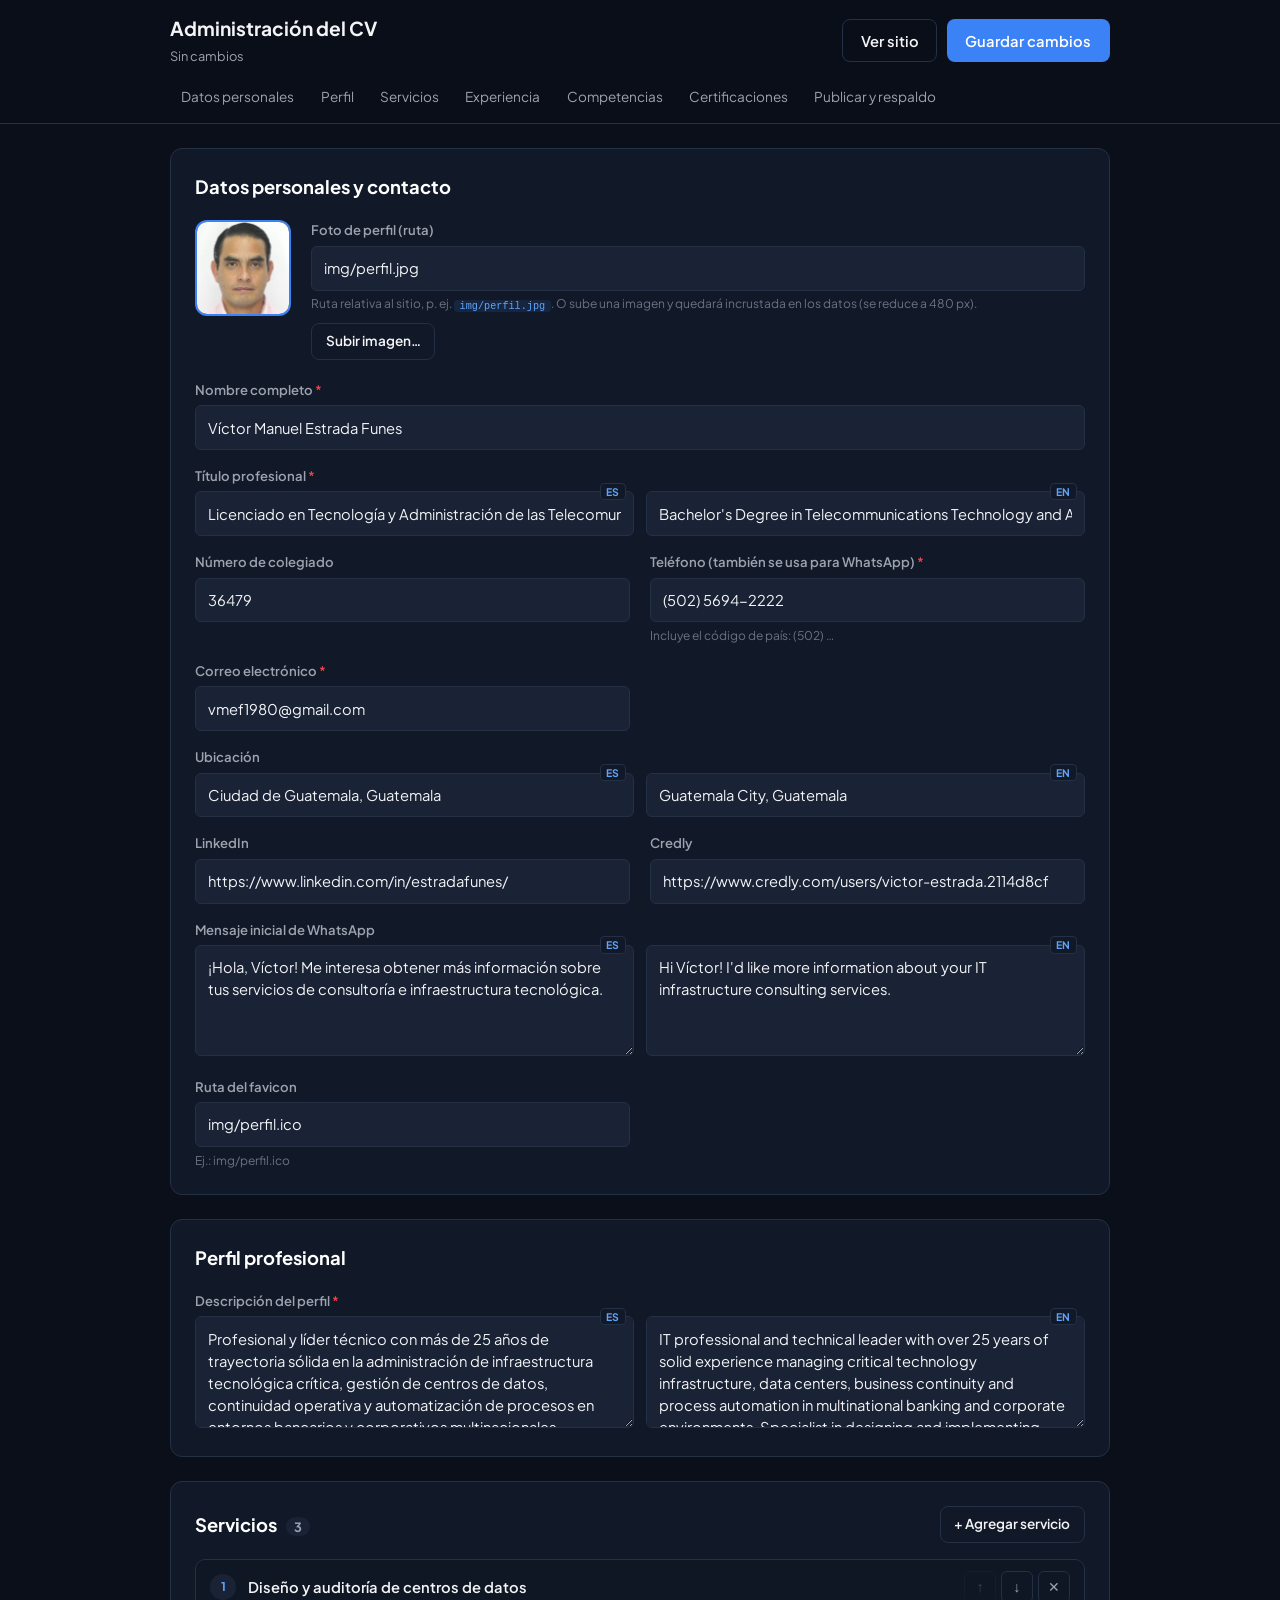
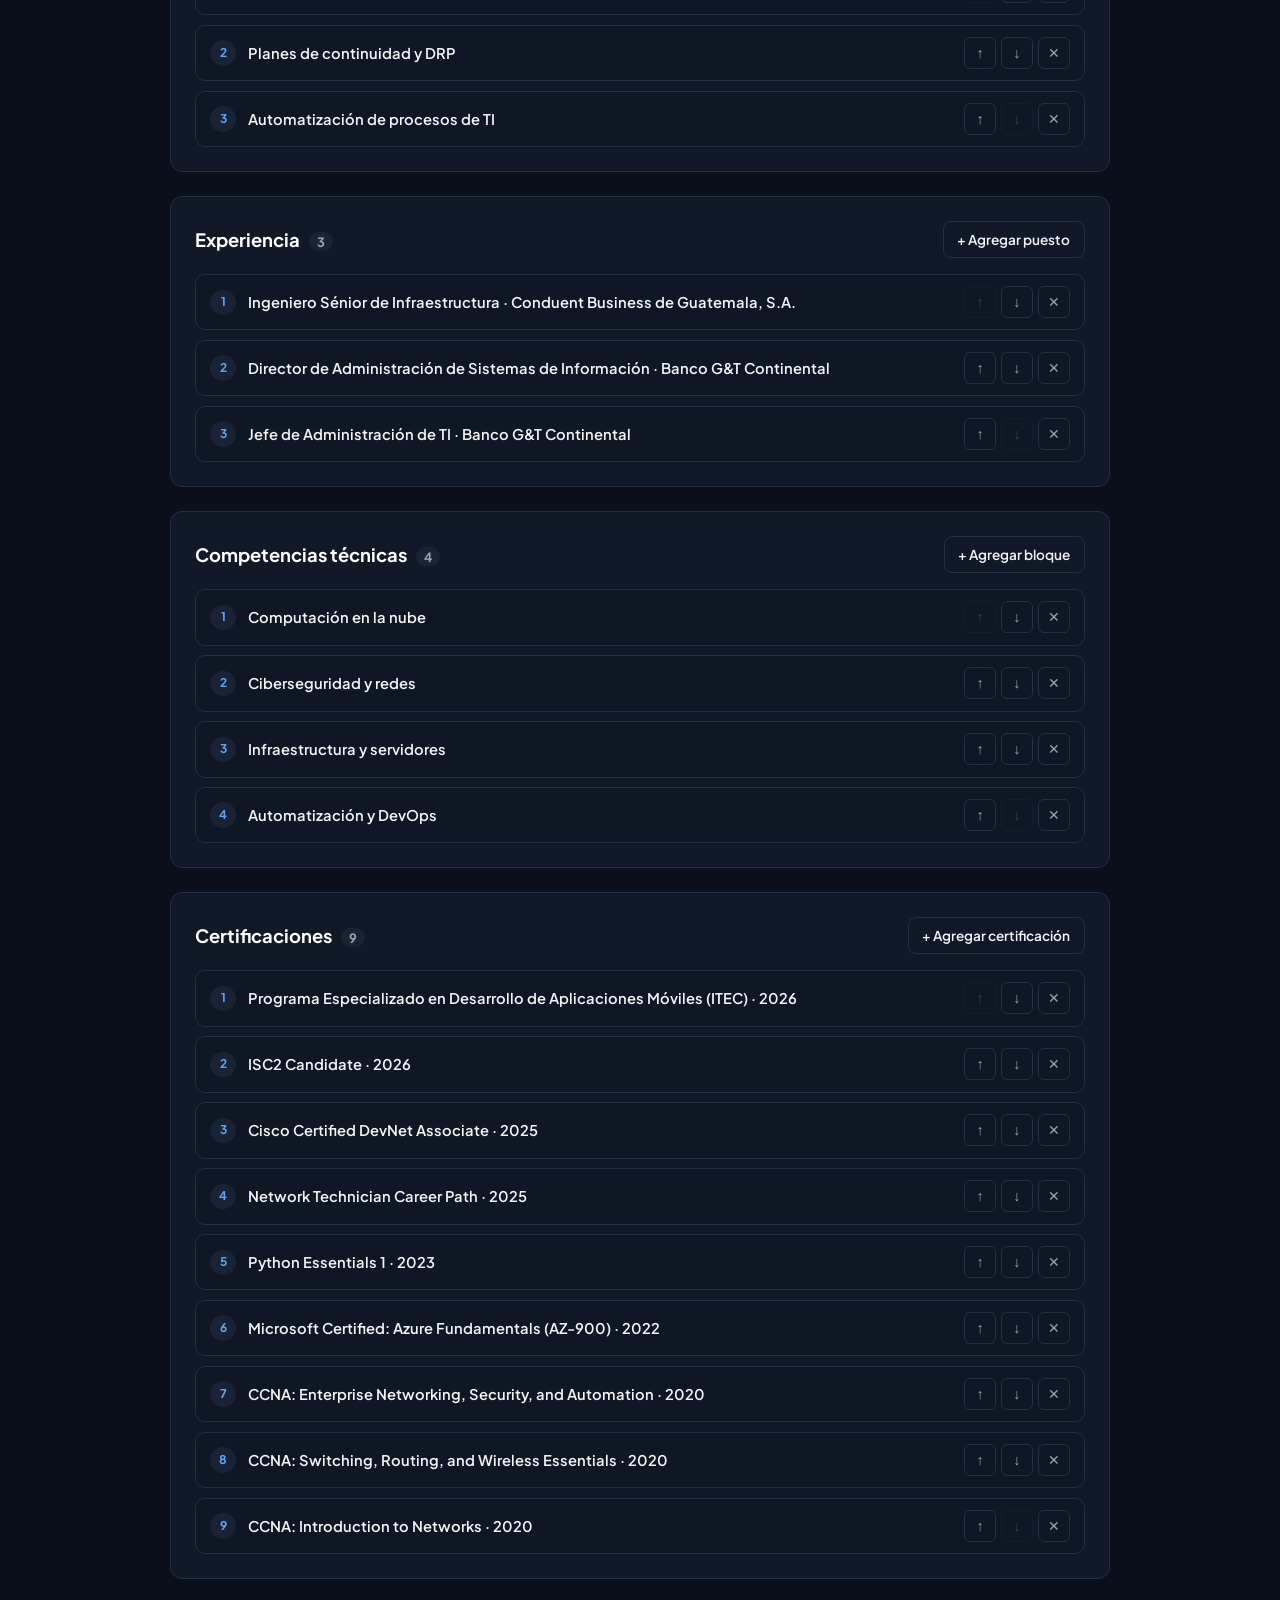
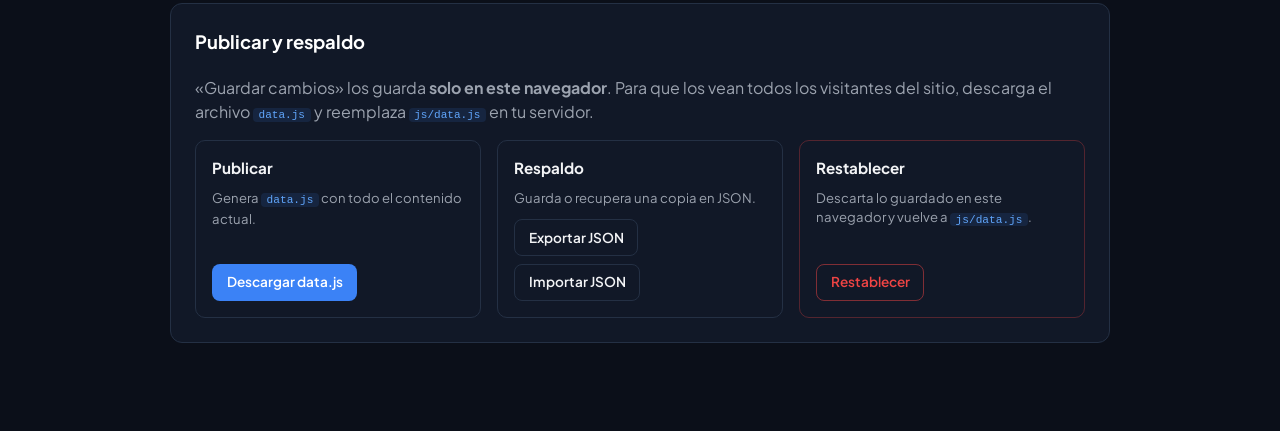
==== commit 7bda0500: "Add files via upload" ====
--- a/admin.html
+++ b/admin.html
@@ -1,468 +1,122 @@
 <!DOCTYPE html>
 <html lang="es">
 <head>
-<meta charset="UTF-8">
-<meta name="viewport" content="width=device-width, initial-scale=1.0">
-<meta name="robots" content="noindex, nofollow">
-<title>Panel de Administración — CV</title>
-<link href="https://fonts.googleapis.com/css2?family=Plus+Jakarta+Sans:wght@400;500;600;700&display=swap" rel="stylesheet">
-<link rel="stylesheet" href="https://cdnjs.cloudflare.com/ajax/libs/font-awesome/6.4.0/css/all.min.css">
-<style>
-  :root {
-    --bg: #0b0f19; --card: #111827; --border: #1f2937;
-    --text: #f3f4f6; --muted: #9ca3af; --accent: #3b82f6; --accent-h: #60a5fa;
-    --danger: #f87171; --ok: #34d399;
-  }
-  * { box-sizing: border-box; font-family: 'Plus Jakarta Sans', sans-serif; }
-  body { background: var(--bg); color: var(--text); margin: 0; }
-  #login-screen { min-height: 100vh; display: flex; align-items: center; justify-content: center; padding: 1.5rem; }
-  .login-card { background: var(--card); border: 1px solid var(--border); border-radius: 16px; padding: 2.5rem; max-width: 380px; width: 100%; text-align: center; }
-  .login-card i { font-size: 1.8rem; color: var(--accent); margin-bottom: 1rem; }
-  .login-card input { width: 100%; padding: 0.75rem; border-radius: 8px; border: 1px solid var(--border); background: var(--bg); color: #fff; margin: 1rem 0; text-align: center; }
-  .login-card button, .btn { background: var(--accent); color: #fff; border: none; padding: 0.7rem 1.2rem; border-radius: 8px; font-weight: 600; cursor: pointer; }
-  .login-card button:hover, .btn:hover { background: var(--accent-h); }
-  .btn-secondary { background: rgba(255,255,255,0.06); }
-  .btn-secondary:hover { background: rgba(255,255,255,0.12); }
-  .btn-danger { background: rgba(248,113,113,0.15); color: var(--danger); }
-  .btn-danger:hover { background: rgba(248,113,113,0.28); }
-  .err { color: var(--danger); font-size: 0.85rem; min-height: 1.2rem; }
-
-  #app { display: none; max-width: 1000px; margin: 0 auto; padding: 2rem 1.5rem 5rem; }
-  .top-bar { display: flex; justify-content: space-between; align-items: center; flex-wrap: wrap; gap: 1rem; margin-bottom: 1.5rem; position: sticky; top: 0; background: var(--bg); padding: 1rem 0; z-index: 10; border-bottom: 1px solid var(--border); }
-  .top-bar h1 { font-size: 1.3rem; margin: 0; }
-  .actions { display: flex; gap: 0.6rem; flex-wrap: wrap; }
-  .tabs { display: flex; gap: 0.5rem; flex-wrap: wrap; margin-bottom: 1.5rem; }
-  .tab-btn { background: var(--card); border: 1px solid var(--border); color: var(--muted); padding: 0.5rem 1rem; border-radius: 20px; cursor: pointer; font-size: 0.85rem; font-weight: 600; }
-  .tab-btn.active { background: var(--accent); color: #fff; border-color: var(--accent); }
-  .panel { display: none; }
-  .panel.active { display: block; }
-  .card { background: var(--card); border: 1px solid var(--border); border-radius: 12px; padding: 1.5rem; margin-bottom: 1rem; }
-  .card h3 { margin-top: 0; font-size: 1rem; display: flex; justify-content: space-between; align-items: center; }
-  label { display: block; font-size: 0.8rem; color: var(--muted); margin: 0.7rem 0 0.3rem; }
-  input[type=text], input[type=password], textarea, input[type=number] { width: 100%; padding: 0.6rem 0.8rem; border-radius: 8px; border: 1px solid var(--border); background: var(--bg); color: var(--text); font-size: 0.9rem; }
-  textarea { min-height: 70px; resize: vertical; }
-  .row2 { display: grid; grid-template-columns: 1fr 1fr; gap: 1rem; }
-  .muted { color: var(--muted); font-size: 0.8rem; }
-  .toast { position: fixed; bottom: 20px; right: 20px; background: var(--ok); color: #0b0f19; padding: 0.8rem 1.2rem; border-radius: 8px; font-weight: 600; display: none; z-index: 100; }
-  .badge-preview { width: 44px; height: 44px; object-fit: contain; border-radius: 6px; background: rgba(255,255,255,0.04); border: 1px solid var(--border); }
-  .hint { background: rgba(59,130,246,0.08); border: 1px solid rgba(59,130,246,0.25); padding: 0.9rem 1rem; border-radius: 10px; font-size: 0.83rem; color: #cdd6ee; margin-bottom: 1.2rem; }
-  .hint strong { color: #fff; }
-  hr { border: none; border-top: 1px solid var(--border); margin: 1rem 0; }
-  .list-item-head { display: flex; justify-content: space-between; align-items: center; }
-  .small-btn { font-size: 0.75rem; padding: 0.3rem 0.6rem; border-radius: 6px; }
-</style>
+    <meta charset="UTF-8">
+    <meta name="viewport" content="width=device-width, initial-scale=1.0">
+    <meta name="robots" content="noindex, nofollow">
+    <title>Administración del CV</title>
+    <link rel="preconnect" href="https://fonts.googleapis.com">
+    <link rel="preconnect" href="https://fonts.gstatic.com" crossorigin>
+    <link href="https://fonts.googleapis.com/css2?family=Plus+Jakarta+Sans:wght@400;500;600;700&display=swap" rel="stylesheet">
+    <link rel="stylesheet" href="css/admin.css">
 </head>
 <body>
+    <header class="topbar">
+        <div class="topbar__inner">
+            <div>
+                <h1>Administración del CV</h1>
+                <span class="status" id="save-status" data-state="clean">Sin cambios</span>
+            </div>
+            <div class="topbar__actions">
+                <a class="btn btn--ghost" href="index.html" target="_blank" rel="noopener">Ver sitio</a>
+                <button class="btn btn--primary" id="btn-save" type="button" title="Ctrl + S">Guardar cambios</button>
+            </div>
+        </div>
+        <nav class="tabs" aria-label="Secciones">
+            <a href="#sec-personal">Datos personales</a>
+            <a href="#sec-perfil">Perfil</a>
+            <a href="#sec-servicios">Servicios</a>
+            <a href="#sec-experiencia">Experiencia</a>
+            <a href="#sec-habilidades">Competencias</a>
+            <a href="#sec-certificaciones">Certificaciones</a>
+            <a href="#sec-publicar">Publicar y respaldo</a>
+        </nav>
+    </header>
 
-<!-- ===================== LOGIN ===================== -->
-<div id="login-screen">
-  <div class="login-card">
-    <i class="fas fa-user-shield"></i>
-    <h2>Panel de Administración</h2>
-    <p class="muted">Acceso solo para Víctor. Esta contraseña vive en tu navegador/archivo, no en un servidor real.</p>
-    <input type="password" id="admin-pass" placeholder="Contraseña de administrador">
-    <button class="btn" style="width:100%" onclick="intentarLogin()">Entrar</button>
-    <div class="err" id="login-err"></div>
-  </div>
-</div>
+    <main class="container">
+        <div class="alert" id="alert" role="alert" hidden></div>
 
-<!-- ===================== APP ===================== -->
-<div id="app">
-  <div class="top-bar">
-    <h1><i class="fas fa-sliders-h"></i> Administrar CV</h1>
-    <div class="actions">
-      <button class="btn btn-secondary small-btn" onclick="guardarBorrador()"><i class="fas fa-save"></i> Guardar borrador (este navegador)</button>
-      <button class="btn small-btn" onclick="descargarJSON()"><i class="fas fa-download"></i> Descargar data.json</button>
-      <a class="btn btn-secondary small-btn" href="index.html" target="_blank" style="text-decoration:none; display:inline-flex; align-items:center; gap:6px;"><i class="fas fa-eye"></i> Ver sitio</a>
-    </div>
-  </div>
+        <section class="panel" id="sec-personal">
+            <h2>Datos personales y contacto</h2>
+            <div class="photo-row">
+                <img id="photo-preview" class="photo-preview" alt="Vista previa de la foto">
+                <div class="field photo-field">
+                    <label for="f-personal-foto">Foto de perfil (ruta)</label>
+                    <input id="f-personal-foto" type="text" data-path="personal.foto" placeholder="img/perfil.jpg">
+                    <p class="help">Ruta relativa al sitio, p. ej. <code>img/perfil.jpg</code>. O sube una imagen y quedará incrustada en los datos (se reduce a 480 px).</p>
+                    <label class="btn btn--ghost btn--small file-btn">
+                        Subir imagen…<input type="file" id="photo-file" accept="image/*" hidden>
+                    </label>
+                </div>
+            </div>
+            <div id="personal-fields"></div>
+        </section>
 
-  <div class="hint">
-    <strong>Cómo funciona:</strong> "Guardar borrador" solo actualiza la vista previa en <em>este</em> navegador (usa <code>localStorage</code>). Para que los cambios se vean en el sitio público, debes pulsar <strong>Descargar data.json</strong> y reemplazar ese archivo en tu hosting (GitHub Pages, Netlify, cPanel, etc.). Este panel no tiene servidor propio: es un editor local para tu contenido.
-  </div>
+        <section class="panel" id="sec-perfil">
+            <h2>Perfil profesional</h2>
+            <div id="perfil-fields"></div>
+        </section>
 
-  <div class="tabs">
-    <button class="tab-btn active" data-tab="perfil">Perfil</button>
-    <button class="tab-btn" data-tab="servicios">Servicios</button>
-    <button class="tab-btn" data-tab="experiencia">Experiencia</button>
-    <button class="tab-btn" data-tab="habilidades">Habilidades</button>
-    <button class="tab-btn" data-tab="certificaciones">Certificaciones</button>
-    <button class="tab-btn" data-tab="seguridad">Seguridad</button>
-  </div>
+        <section class="panel" id="sec-servicios">
+            <div class="panel__head">
+                <h2>Servicios <span class="count" id="count-servicios"></span></h2>
+                <button class="btn btn--ghost btn--small" type="button" data-action="add" data-list="servicios">+ Agregar servicio</button>
+            </div>
+            <div class="list" id="list-servicios"></div>
+        </section>
 
-  <!-- PERFIL -->
-  <div class="panel active" id="panel-perfil">
-    <div class="card">
-      <h3>Datos personales</h3>
-      <label>Nombre completo</label><input type="text" id="p-nombre">
-      <div class="row2">
-        <div><label>Subtítulo (Español)</label><textarea id="p-subtitulo_es"></textarea></div>
-        <div><label>Subtítulo (English)</label><textarea id="p-subtitulo_en"></textarea></div>
-      </div>
-      <div class="row2">
-        <div><label>No. de colegiado</label><input type="text" id="p-colegiado"></div>
-        <div><label>Teléfono</label><input type="text" id="p-telefono"></div>
-      </div>
-      <div class="row2">
-        <div><label>Correo</label><input type="text" id="p-correo"></div>
-        <div><label>Ubicación</label><input type="text" id="p-ubicacion"></div>
-      </div>
-      <div class="row2">
-        <div><label>LinkedIn (URL)</label><input type="text" id="p-linkedin"></div>
-        <div><label>Credly (URL)</label><input type="text" id="p-credly"></div>
-      </div>
-      <label>Foto de perfil</label>
-      <input type="file" accept="image/*" onchange="subirImagen(event, 'p-fotoURL', 'foto-preview')">
-      <div class="muted" style="margin-top:0.4rem;">O pega una ruta/URL:</div>
-      <input type="text" id="p-fotoURL" placeholder="img/perfil.jpg">
-      <img id="foto-preview" class="badge-preview" style="width:70px;height:70px;margin-top:0.5rem;">
-      <div class="row2" style="margin-top:0.8rem;">
-        <div><label>Resumen profesional (Español)</label><textarea id="p-resumen_es" style="min-height:110px;"></textarea></div>
-        <div><label>Resumen profesional (English)</label><textarea id="p-resumen_en" style="min-height:110px;"></textarea></div>
-      </div>
-    </div>
-  </div>
+        <section class="panel" id="sec-experiencia">
+            <div class="panel__head">
+                <h2>Experiencia <span class="count" id="count-experiencia"></span></h2>
+                <button class="btn btn--ghost btn--small" type="button" data-action="add" data-list="experiencia">+ Agregar puesto</button>
+            </div>
+            <div class="list" id="list-experiencia"></div>
+        </section>
 
-  <!-- SERVICIOS -->
-  <div class="panel" id="panel-servicios">
-    <div id="servicios-list"></div>
-    <button class="btn btn-secondary" onclick="agregarServicio()"><i class="fas fa-plus"></i> Agregar servicio</button>
-  </div>
+        <section class="panel" id="sec-habilidades">
+            <div class="panel__head">
+                <h2>Competencias técnicas <span class="count" id="count-habilidades"></span></h2>
+                <button class="btn btn--ghost btn--small" type="button" data-action="add" data-list="habilidades">+ Agregar bloque</button>
+            </div>
+            <div class="list" id="list-habilidades"></div>
+        </section>
 
-  <!-- EXPERIENCIA -->
-  <div class="panel" id="panel-experiencia">
-    <div id="experiencia-list"></div>
-    <button class="btn btn-secondary" onclick="agregarExperiencia()"><i class="fas fa-plus"></i> Agregar experiencia</button>
-  </div>
+        <section class="panel" id="sec-certificaciones">
+            <div class="panel__head">
+                <h2>Certificaciones <span class="count" id="count-certificaciones"></span></h2>
+                <button class="btn btn--ghost btn--small" type="button" data-action="add" data-list="certificaciones">+ Agregar certificación</button>
+            </div>
+            <div class="list" id="list-certificaciones"></div>
+        </section>
 
-  <!-- HABILIDADES -->
-  <div class="panel" id="panel-habilidades">
-    <div id="habilidades-list"></div>
-    <button class="btn btn-secondary" onclick="agregarHabilidad()"><i class="fas fa-plus"></i> Agregar categoría</button>
-  </div>
+        <section class="panel" id="sec-publicar">
+            <h2>Publicar y respaldo</h2>
+            <p class="lead">«Guardar cambios» los guarda <strong>solo en este navegador</strong>. Para que los vean todos los visitantes del sitio, descarga el archivo <code>data.js</code> y reemplaza <code>js/data.js</code> en tu servidor.</p>
+            <div class="action-grid">
+                <div class="action">
+                    <h3>Publicar</h3>
+                    <p>Genera <code>data.js</code> con todo el contenido actual.</p>
+                    <button class="btn btn--primary btn--small" id="btn-datajs" type="button">Descargar data.js</button>
+                </div>
+                <div class="action">
+                    <h3>Respaldo</h3>
+                    <p>Guarda o recupera una copia en JSON.</p>
+                    <div class="btn-row">
+                        <button class="btn btn--ghost btn--small" id="btn-export" type="button">Exportar JSON</button>
+                        <label class="btn btn--ghost btn--small file-btn">Importar JSON<input type="file" id="import-file" accept="application/json,.json" hidden></label>
+                    </div>
+                </div>
+                <div class="action action--danger">
+                    <h3>Restablecer</h3>
+                    <p>Descarta lo guardado en este navegador y vuelve a <code>js/data.js</code>.</p>
+                    <button class="btn btn--danger btn--small" id="btn-reset" type="button">Restablecer</button>
+                </div>
+            </div>
+        </section>
+    </main>
 
-  <!-- CERTIFICACIONES -->
-  <div class="panel" id="panel-certificaciones">
-    <div class="hint">
-      <strong>Sobre las imágenes de certificaciones:</strong> no puedo descargar tus insignias automáticamente (son documentos personales tuyos). Consíguelas así y súbelas aquí:
-      Credly → abre la insignia → "Share" → "Download image". Cisco/Microsoft/ITEC → descarga el PDF del certificado y toma una captura, o exporta el logo de la insignia si tu portal lo permite. Luego usa el botón "Subir imagen" en cada tarjeta.
-    </div>
-    <div id="certificaciones-list"></div>
-    <button class="btn btn-secondary" onclick="agregarCertificacion()"><i class="fas fa-plus"></i> Agregar certificación</button>
-  </div>
-
-  <!-- SEGURIDAD -->
-  <div class="panel" id="panel-seguridad">
-    <div class="card">
-      <h3>Candado de acceso del sitio público</h3>
-      <p class="muted">Muestra una pantalla de código de acceso antes de dejar ver el CV. <strong>Importante:</strong> esto es una protección ligera del lado del navegador — disuade a visitantes casuales y a buscadores, pero no es seguridad real (alguien con conocimientos técnicos podría evitarla). Si necesitas protección seria, usa la función de "protección con contraseña" de tu hosting (Netlify/Vercel) o autenticación en el servidor.</p>
-      <label><input type="checkbox" id="s-gateActivo"> Activar candado de acceso</label>
-      <label>Código de acceso (déjalo vacío para no cambiarlo)</label>
-      <input type="text" id="s-gateCodigo" placeholder="Ej. VE-Consultoria-2026">
-      <div class="muted" style="margin-top:0.3rem;" id="s-gate-status"></div>
-    </div>
-    <div class="card">
-      <h3>Protección de datos de contacto (teléfono, correo, ubicación)</h3>
-      <p class="muted">Difumina el teléfono, WhatsApp, correo y ubicación en la página, mostrando un botón "Mostrar información de contacto" que pide un código. LinkedIn y Credly siempre quedan visibles. Igual que el candado general, es protección ligera de navegador, no seguridad real.</p>
-      <label><input type="checkbox" id="s-contactoActivo"> Activar protección de contacto</label>
-      <label>Código para mostrar el contacto (déjalo vacío para no cambiarlo)</label>
-      <input type="text" id="s-contactoCodigo" placeholder="Ej. Mostrar-2026">
-      <div class="muted" style="margin-top:0.3rem;" id="s-contacto-status"></div>
-    </div>
-    <div class="card">
-      <h3>Contraseña de este panel de administración</h3>
-      <p class="muted">Cambia la contraseña con la que entras a admin.html. También es del lado del navegador: no la reutilices en otros servicios.</p>
-      <label>Nueva contraseña (déjalo vacío para no cambiarla)</label>
-      <input type="text" id="s-adminPass" placeholder="Nueva contraseña de administrador">
-    </div>
-  </div>
-</div>
-
-<div class="toast" id="toast"></div>
-
-<script>
-let DATA = null;
-let SESSION_OK = false;
-
-async function sha256Hex(texto) {
-  const buf = await crypto.subtle.digest('SHA-256', new TextEncoder().encode(texto));
-  return Array.from(new Uint8Array(buf)).map(b => b.toString(16).padStart(2, '0')).join('');
-}
-
-async function cargarDatos() {
-  const draft = localStorage.getItem('cv_data_draft');
-  if (draft) { try { return JSON.parse(draft); } catch(e) {} }
-  try {
-    const r = await fetch('data.json', { cache: 'no-store' });
-    if (r.ok) return await r.json();
-  } catch (e) { console.warn('No se encontró data.json junto a admin.html', e); }
-  return { meta:{faviconURL:'img/perfil.ico'}, seguridad:{gateActivo:false,gateHash:'',adminHash:''}, perfil:{}, servicios:[], experiencia:[], habilidades:[], certificaciones:[] };
-}
-
-async function intentarLogin() {
-  const pass = document.getElementById('admin-pass').value;
-  const hash = await sha256Hex(pass);
-  if (!DATA.seguridad || !DATA.seguridad.adminHash) {
-    document.getElementById('login-err').textContent = 'No hay contraseña de administrador configurada en data.json.';
-    return;
-  }
-  if (hash === DATA.seguridad.adminHash) {
-    SESSION_OK = true;
-    document.getElementById('login-screen').style.display = 'none';
-    document.getElementById('app').style.display = 'block';
-    cargarFormularios();
-  } else {
-    document.getElementById('login-err').textContent = 'Contraseña incorrecta.';
-  }
-}
-document.getElementById('admin-pass').addEventListener('keydown', e => { if (e.key === 'Enter') intentarLogin(); });
-
-function subirImagen(event, targetInputId, previewId) {
-  const file = event.target.files[0];
-  if (!file) return;
-  if (file.size > 400 * 1024) {
-    if (!confirm('Esta imagen pesa más de 400KB. Guardarla dentro de data.json puede hacer el sitio lento. ¿Continuar de todas formas? (Se recomienda subir el archivo a una carpeta img/ en tu hosting y solo pegar la ruta aquí en su lugar.)')) return;
-  }
-  const reader = new FileReader();
-  reader.onload = () => {
-    document.getElementById(targetInputId).value = reader.result;
-    if (previewId) document.getElementById(previewId).src = reader.result;
-  };
-  reader.readAsDataURL(file);
-}
-
-/* ---------- TABS ---------- */
-document.querySelectorAll('.tab-btn').forEach(btn => {
-  btn.addEventListener('click', () => {
-    document.querySelectorAll('.tab-btn').forEach(b => b.classList.remove('active'));
-    document.querySelectorAll('.panel').forEach(p => p.classList.remove('active'));
-    btn.classList.add('active');
-    document.getElementById('panel-' + btn.dataset.tab).classList.add('active');
-  });
-});
-
-/* ---------- CARGA DE FORMULARIOS ---------- */
-function cargarFormularios() {
-  const p = DATA.perfil || {};
-  document.getElementById('p-nombre').value = p.nombre || '';
-  document.getElementById('p-subtitulo_es').value = p.subtitulo_es || '';
-  document.getElementById('p-subtitulo_en').value = p.subtitulo_en || '';
-  document.getElementById('p-colegiado').value = p.colegiado || '';
-  document.getElementById('p-telefono').value = p.telefono || '';
-  document.getElementById('p-correo').value = p.correo || '';
-  document.getElementById('p-ubicacion').value = p.ubicacion || '';
-  document.getElementById('p-linkedin').value = p.linkedin || '';
-  document.getElementById('p-credly').value = p.credly || '';
-  document.getElementById('p-fotoURL').value = p.fotoURL || '';
-  document.getElementById('foto-preview').src = p.fotoURL || '';
-  document.getElementById('p-resumen_es').value = p.resumen_es || '';
-  document.getElementById('p-resumen_en').value = p.resumen_en || '';
-
-  renderServiciosForm();
-  renderExperienciaForm();
-  renderHabilidadesForm();
-  renderCertificacionesForm();
-
-  document.getElementById('s-gateActivo').checked = !!(DATA.seguridad && DATA.seguridad.gateActivo);
-  document.getElementById('s-gate-status').textContent = (DATA.seguridad && DATA.seguridad.gateHash) ? 'Ya existe un código de acceso guardado. Escribe uno nuevo solo si quieres reemplazarlo.' : 'Aún no se ha definido un código de acceso.';
-
-  document.getElementById('s-contactoActivo').checked = !!(DATA.seguridad && DATA.seguridad.contactoActivo);
-  document.getElementById('s-contacto-status').textContent = (DATA.seguridad && DATA.seguridad.contactoHash) ? 'Ya existe un código de contacto guardado. Escribe uno nuevo solo si quieres reemplazarlo.' : 'Aún no se ha definido un código de contacto.';
-}
-
-function leerPerfilDeForm() {
-  return {
-    nombre: val('p-nombre'), subtitulo_es: val('p-subtitulo_es'), subtitulo_en: val('p-subtitulo_en'),
-    colegiado: val('p-colegiado'), telefono: val('p-telefono'), correo: val('p-correo'),
-    ubicacion: val('p-ubicacion'), linkedin: val('p-linkedin'), credly: val('p-credly'),
-    fotoURL: val('p-fotoURL'), resumen_es: val('p-resumen_es'), resumen_en: val('p-resumen_en')
-  };
-}
-function val(id) { return document.getElementById(id).value.trim(); }
-
-/* ---------- SERVICIOS ---------- */
-function renderServiciosForm() {
-  const cont = document.getElementById('servicios-list');
-  cont.innerHTML = (DATA.servicios || []).map((s, i) => `
-    <div class="card">
-      <div class="list-item-head"><h3>Servicio ${i+1}</h3><button class="btn btn-danger small-btn" onclick="eliminar('servicios', ${i})"><i class="fas fa-trash"></i></button></div>
-      <div class="row2">
-        <div><label>Título (Español)</label><input type="text" data-arr="servicios" data-i="${i}" data-f="titulo_es" value="${escapeAttr(s.titulo_es)}"></div>
-        <div><label>Título (English)</label><input type="text" data-arr="servicios" data-i="${i}" data-f="titulo_en" value="${escapeAttr(s.titulo_en)}"></div>
-      </div>
-      <div class="row2">
-        <div><label>Descripción (Español)</label><textarea data-arr="servicios" data-i="${i}" data-f="desc_es">${s.desc_es||''}</textarea></div>
-        <div><label>Descripción (English)</label><textarea data-arr="servicios" data-i="${i}" data-f="desc_en">${s.desc_en||''}</textarea></div>
-      </div>
-    </div>`).join('');
-  bindArrayInputs();
-}
-function agregarServicio() {
-  DATA.servicios.push({titulo_es:'Nuevo servicio', titulo_en:'New service', desc_es:'', desc_en:''});
-  renderServiciosForm();
-}
-
-/* ---------- EXPERIENCIA ---------- */
-function renderExperienciaForm() {
-  const cont = document.getElementById('experiencia-list');
-  cont.innerHTML = (DATA.experiencia || []).map((e, i) => `
-    <div class="card">
-      <div class="list-item-head"><h3>Experiencia ${i+1}</h3><button class="btn btn-danger small-btn" onclick="eliminar('experiencia', ${i})"><i class="fas fa-trash"></i></button></div>
-      <div class="row2">
-        <div><label>Puesto (Español)</label><input type="text" data-arr="experiencia" data-i="${i}" data-f="puesto_es" value="${escapeAttr(e.puesto_es)}"></div>
-        <div><label>Puesto (English)</label><input type="text" data-arr="experiencia" data-i="${i}" data-f="puesto_en" value="${escapeAttr(e.puesto_en)}"></div>
-      </div>
-      <div class="row2">
-        <div><label>Empresa</label><input type="text" data-arr="experiencia" data-i="${i}" data-f="empresa" value="${escapeAttr(e.empresa)}"></div>
-        <div><label>Lugar / aclaración</label><input type="text" data-arr="experiencia" data-i="${i}" data-f="lugar" value="${escapeAttr(e.lugar)}"></div>
-      </div>
-      <div class="row2">
-        <div><label>Fechas (Español)</label><input type="text" data-arr="experiencia" data-i="${i}" data-f="fecha_es" value="${escapeAttr(e.fecha_es)}"></div>
-        <div><label>Fechas (English)</label><input type="text" data-arr="experiencia" data-i="${i}" data-f="fecha_en" value="${escapeAttr(e.fecha_en)}"></div>
-      </div>
-      <div class="row2">
-        <div><label>Logros (Español, uno por línea)</label><textarea data-arr="experiencia" data-i="${i}" data-f="logros_es" data-list="1" style="min-height:100px;">${(e.logros_es||[]).join('\\n')}</textarea></div>
-        <div><label>Logros (English, one per line)</label><textarea data-arr="experiencia" data-i="${i}" data-f="logros_en" data-list="1" style="min-height:100px;">${(e.logros_en||[]).join('\\n')}</textarea></div>
-      </div>
-    </div>`).join('');
-  bindArrayInputs();
-}
-function agregarExperiencia() {
-  DATA.experiencia.push({puesto_es:'Nuevo puesto', puesto_en:'New role', empresa:'', lugar:'', fecha_es:'', fecha_en:'', logros_es:[], logros_en:[]});
-  renderExperienciaForm();
-}
-
-/* ---------- HABILIDADES ---------- */
-function renderHabilidadesForm() {
-  const cont = document.getElementById('habilidades-list');
-  cont.innerHTML = (DATA.habilidades || []).map((h, i) => `
-    <div class="card">
-      <div class="list-item-head"><h3>Categoría ${i+1}</h3><button class="btn btn-danger small-btn" onclick="eliminar('habilidades', ${i})"><i class="fas fa-trash"></i></button></div>
-      <div class="row2">
-        <div><label>Nombre (Español)</label><input type="text" data-arr="habilidades" data-i="${i}" data-f="categoria_es" value="${escapeAttr(h.categoria_es)}"></div>
-        <div><label>Nombre (English)</label><input type="text" data-arr="habilidades" data-i="${i}" data-f="categoria_en" value="${escapeAttr(h.categoria_en)}"></div>
-      </div>
-      <label>Tecnologías / tags (separadas por coma)</label>
-      <textarea data-arr="habilidades" data-i="${i}" data-f="tags">${h.tags||''}</textarea>
-    </div>`).join('');
-  bindArrayInputs();
-}
-function agregarHabilidad() {
-  DATA.habilidades.push({categoria_es:'Nueva categoría', categoria_en:'New category', tags:''});
-  renderHabilidadesForm();
-}
-
-/* ---------- CERTIFICACIONES ---------- */
-function renderCertificacionesForm() {
-  const cont = document.getElementById('certificaciones-list');
-  cont.innerHTML = (DATA.certificaciones || []).map((c, i) => `
-    <div class="card">
-      <div class="list-item-head"><h3>${c.especial === 'itec' ? 'Certificación especial ITEC' : 'Certificación ' + (i+1)}</h3><button class="btn btn-danger small-btn" onclick="eliminar('certificaciones', ${i})"><i class="fas fa-trash"></i></button></div>
-      <div class="row2">
-        <div><label>Nombre (Español)</label><input type="text" data-arr="certificaciones" data-i="${i}" data-f="nombre_es" value="${escapeAttr(c.nombre_es)}"></div>
-        <div><label>Nombre (English)</label><input type="text" data-arr="certificaciones" data-i="${i}" data-f="nombre_en" value="${escapeAttr(c.nombre_en)}"></div>
-      </div>
-      <div class="row2">
-        <div><label>Emisor / institución</label><input type="text" data-arr="certificaciones" data-i="${i}" data-f="emisor" value="${escapeAttr(c.emisor)}"></div>
-        <div><label>Año</label><input type="text" data-arr="certificaciones" data-i="${i}" data-f="fecha" value="${escapeAttr(c.fecha)}"></div>
-      </div>
-      <div class="row2">
-        <div><label>Color de acento (opcional, ej. #10b981)</label><input type="text" data-arr="certificaciones" data-i="${i}" data-f="color" value="${escapeAttr(c.color)}"></div>
-        <div><label>Enlace para verificar (opcional)</label><input type="text" data-arr="certificaciones" data-i="${i}" data-f="verificarURL" value="${escapeAttr(c.verificarURL)}"></div>
-      </div>
-      <label>Imagen / insignia</label>
-      <input type="file" accept="image/*" onchange="subirImagenCert(event, ${i})">
-      <input type="text" data-arr="certificaciones" data-i="${i}" data-f="img" id="cert-img-${i}" value="${escapeAttr(c.img)}" placeholder="img/certs/nombre.png" style="margin-top:0.4rem;">
-      ${c.img ? `<img src="${c.img}" class="badge-preview" style="margin-top:0.5rem;">` : ''}
-    </div>`).join('');
-  bindArrayInputs();
-}
-function agregarCertificacion() {
-  DATA.certificaciones.push({nombre_es:'Nueva certificación', nombre_en:'New certification', emisor:'', fecha:'', img:'', color:'', verificarURL:''});
-  renderCertificacionesForm();
-}
-function subirImagenCert(event, i) {
-  const file = event.target.files[0];
-  if (!file) return;
-  if (file.size > 300 * 1024 && !confirm('Esta insignia pesa más de 300KB. ¿Continuar? (mejor súbela a img/certs/ en tu hosting y pega solo la ruta)')) return;
-  const reader = new FileReader();
-  reader.onload = () => {
-    DATA.certificaciones[i].img = reader.result;
-    renderCertificacionesForm();
-  };
-  reader.readAsDataURL(file);
-}
-
-/* ---------- helpers genéricos de listas ---------- */
-function bindArrayInputs() {
-  document.querySelectorAll('[data-arr]').forEach(el => {
-    el.addEventListener('input', () => {
-      const arr = el.dataset.arr, i = +el.dataset.i, f = el.dataset.f;
-      if (el.dataset.list === '1') {
-        DATA[arr][i][f] = el.value.split('\n').map(s => s.trim()).filter(Boolean);
-      } else {
-        DATA[arr][i][f] = el.value;
-      }
-    });
-  });
-}
-function eliminar(arr, i) {
-  if (!confirm('¿Eliminar este elemento?')) return;
-  DATA[arr].splice(i, 1);
-  ({servicios: renderServiciosForm, experiencia: renderExperienciaForm, habilidades: renderHabilidadesForm, certificaciones: renderCertificacionesForm})[arr]();
-}
-function escapeAttr(s) { return (s || '').toString().replace(/"/g, '&quot;'); }
-
-/* ---------- GUARDAR / DESCARGAR ---------- */
-async function recopilarDatos() {
-  DATA.perfil = leerPerfilDeForm();
-  DATA.meta = DATA.meta || {};
-
-  const gateActivo = document.getElementById('s-gateActivo').checked;
-  const nuevoCodigo = val('s-gateCodigo');
-  DATA.seguridad = DATA.seguridad || {};
-  DATA.seguridad.gateActivo = gateActivo;
-  if (nuevoCodigo) DATA.seguridad.gateHash = await sha256Hex(nuevoCodigo);
-
-  const contactoActivo = document.getElementById('s-contactoActivo').checked;
-  const nuevoCodigoContacto = val('s-contactoCodigo');
-  DATA.seguridad.contactoActivo = contactoActivo;
-  if (nuevoCodigoContacto) DATA.seguridad.contactoHash = await sha256Hex(nuevoCodigoContacto);
-
-  const nuevoAdminPass = val('s-adminPass');
-  if (nuevoAdminPass) DATA.seguridad.adminHash = await sha256Hex(nuevoAdminPass);
-
-  return DATA;
-}
-
-async function guardarBorrador() {
-  await recopilarDatos();
-  localStorage.setItem('cv_data_draft', JSON.stringify(DATA));
-  mostrarToast('Borrador guardado en este navegador. Abre "Ver sitio" para previsualizar.');
-  cargarFormularios();
-}
-
-async function descargarJSON() {
-  await recopilarDatos();
-  const blob = new Blob([JSON.stringify(DATA, null, 2)], { type: 'application/json' });
-  const a = document.createElement('a');
-  a.href = URL.createObjectURL(blob);
-  a.download = 'data.json';
-  a.click();
-  mostrarToast('data.json descargado. Súbelo a tu hosting para publicar los cambios.');
-}
-
-function mostrarToast(msg) {
-  const t = document.getElementById('toast');
-  t.textContent = msg;
-  t.style.display = 'block';
-  clearTimeout(window._toastTimer);
-  window._toastTimer = setTimeout(() => t.style.display = 'none', 4000);
-}
-
-(async function init() {
-  DATA = await cargarDatos();
-})();
-</script>
+    <script src="js/data.js"></script>
+    <script src="js/store.js"></script>
+    <script src="js/admin.js"></script>
 </body>
 </html>
--- a/css/admin.css
+++ b/css/admin.css
@@ -0,0 +1,119 @@
+/* admin.css — Panel de administración del CV */
+:root {
+    --bg: #0b0f19;
+    --panel: #111827;
+    --field: #1a2335;
+    --line: #243044;
+    --text: #f3f4f6;
+    --muted: #9ca3af;
+    --accent: #3b82f6;
+    --accent-2: #60a5fa;
+    --ok: #10b981;
+    --warn: #f59e0b;
+    --danger: #ef4444;
+}
+
+*, *::before, *::after { box-sizing: border-box; }
+html { scroll-behavior: smooth; scroll-padding-top: 140px; }
+body { margin: 0; background: var(--bg); color: var(--text); font-family: 'Plus Jakarta Sans', system-ui, sans-serif; line-height: 1.5; }
+code { background: rgba(59, 130, 246, 0.12); color: var(--accent-2); padding: 0.05rem 0.35rem; border-radius: 4px; font-size: 0.85em; }
+:focus-visible { outline: 2px solid var(--accent-2); outline-offset: 2px; }
+
+/* Barra superior */
+.topbar { position: sticky; top: 0; z-index: 10; background: rgba(11, 15, 25, 0.92); backdrop-filter: blur(12px); border-bottom: 1px solid var(--line); }
+.topbar__inner { max-width: 980px; margin: 0 auto; padding: 0.9rem 1.25rem; display: flex; align-items: center; justify-content: space-between; gap: 1rem; }
+.topbar h1 { font-size: 1.2rem; margin: 0; }
+.topbar__actions { display: flex; gap: 0.6rem; }
+.status { font-size: 0.8rem; color: var(--muted); }
+.status[data-state='dirty'] { color: var(--warn); }
+.status[data-state='dirty']::before { content: '● '; }
+
+.tabs { max-width: 980px; margin: 0 auto; padding: 0 1.25rem 0.6rem; display: flex; gap: 0.25rem; overflow-x: auto; scrollbar-width: none; }
+.tabs a { white-space: nowrap; color: var(--muted); text-decoration: none; font-size: 0.85rem; padding: 0.35rem 0.7rem; border-radius: 6px; }
+.tabs a:hover { color: var(--text); background: var(--field); }
+
+/* Botones */
+.btn { display: inline-flex; align-items: center; justify-content: center; gap: 0.4rem; border: 1px solid transparent; border-radius: 8px; padding: 0.6rem 1.1rem; font: inherit; font-weight: 600; font-size: 0.92rem; cursor: pointer; text-decoration: none; transition: background 0.2s, border-color 0.2s, color 0.2s; }
+.btn--small { padding: 0.45rem 0.85rem; font-size: 0.85rem; }
+.btn--primary { background: var(--accent); color: #fff; }
+.btn--primary:hover { background: #2563eb; }
+.btn--ghost { background: transparent; color: var(--text); border-color: var(--line); }
+.btn--ghost:hover { border-color: var(--accent); color: var(--accent-2); }
+.btn--danger { background: transparent; color: var(--danger); border-color: rgba(239, 68, 68, 0.5); }
+.btn--danger:hover { background: var(--danger); color: #fff; }
+.btn-row { display: flex; gap: 0.5rem; flex-wrap: wrap; }
+.file-btn { position: relative; }
+
+/* Contenedor y paneles */
+.container { max-width: 980px; margin: 0 auto; padding: 1.5rem 1.25rem 4rem; }
+.panel { background: var(--panel); border: 1px solid var(--line); border-radius: 12px; padding: 1.5rem; margin-bottom: 1.5rem; }
+.panel h2 { font-size: 1.15rem; margin: 0 0 1.25rem; color: #fff; }
+.panel__head { display: flex; align-items: center; justify-content: space-between; gap: 1rem; margin-bottom: 1rem; }
+.panel__head h2 { margin: 0; }
+.count { font-size: 0.8rem; color: var(--muted); background: var(--field); padding: 0.1rem 0.5rem; border-radius: 20px; margin-left: 0.35rem; vertical-align: middle; }
+.lead { color: var(--muted); margin-top: 0; }
+
+/* Alertas */
+.alert { padding: 0.9rem 1.1rem; border-radius: 8px; margin-bottom: 1.25rem; border: 1px solid var(--ok); background: rgba(16, 185, 129, 0.1); color: #a7f3d0; }
+.alert[data-type='error'] { border-color: var(--danger); background: rgba(239, 68, 68, 0.1); color: #fecaca; }
+.alert ul { margin: 0.4rem 0 0; padding-left: 1.2rem; }
+
+/* Campos */
+.fields { display: grid; grid-template-columns: 1fr 1fr; gap: 1rem 1.25rem; }
+.field { grid-column: 1 / -1; margin: 0; min-width: 0; }
+.field--half { grid-column: span 1; }
+fieldset.field { border: 0; padding: 0; }
+.field label, .field legend { display: block; font-size: 0.82rem; font-weight: 600; color: var(--muted); margin-bottom: 0.35rem; padding: 0; }
+.req { color: var(--danger); }
+.help { font-size: 0.75rem; color: #6b7280; margin: 0.3rem 0 0; }
+
+input, textarea, select { width: 100%; padding: 0.65rem 0.75rem; background: var(--field); border: 1px solid var(--line); border-radius: 6px; color: var(--text); font: inherit; font-size: 0.92rem; }
+textarea { resize: vertical; min-height: 80px; line-height: 1.5; }
+input:focus, textarea:focus, select:focus { outline: none; border-color: var(--accent); box-shadow: 0 0 0 3px rgba(59, 130, 246, 0.2); }
+.is-invalid { border-color: var(--danger) !important; box-shadow: 0 0 0 3px rgba(239, 68, 68, 0.2) !important; }
+
+.bi-grid { display: grid; grid-template-columns: 1fr 1fr; gap: 0.75rem; }
+.bi-col { position: relative; display: block; margin: 0 !important; }
+.lang-tag { position: absolute; top: -0.55rem; right: 0.5rem; z-index: 1; font-size: 0.65rem; font-weight: 700; color: var(--accent-2); background: var(--panel); border: 1px solid var(--line); border-radius: 4px; padding: 0 0.35rem; }
+
+/* Foto */
+.photo-row { display: flex; gap: 1.25rem; align-items: flex-start; margin-bottom: 1.25rem; }
+.photo-preview { width: 96px; height: 96px; border-radius: 12px; object-fit: cover; object-position: center 25%; border: 2px solid var(--accent); background: var(--field); flex-shrink: 0; }
+.photo-field { flex: 1; }
+.photo-field .file-btn { margin-top: 0.6rem; }
+
+/* Elementos de lista */
+.list { display: flex; flex-direction: column; gap: 0.6rem; }
+.item { border: 1px solid var(--line); border-radius: 10px; background: #0f1624; }
+.item[open] { border-color: rgba(59, 130, 246, 0.5); }
+.item summary { display: flex; align-items: center; gap: 0.75rem; padding: 0.7rem 0.9rem; cursor: pointer; list-style: none; }
+.item summary::-webkit-details-marker { display: none; }
+.item__num { width: 1.6rem; height: 1.6rem; flex-shrink: 0; display: grid; place-items: center; font-size: 0.75rem; font-weight: 700; border-radius: 50%; background: var(--field); color: var(--accent-2); }
+.item__title { flex: 1; min-width: 0; font-weight: 600; font-size: 0.92rem; white-space: nowrap; overflow: hidden; text-overflow: ellipsis; }
+.item__actions { display: flex; gap: 0.3rem; }
+.item > .fields { padding: 0.5rem 0.9rem 1.1rem; border-top: 1px solid var(--line); padding-top: 1rem; }
+.icon-btn { width: 2rem; height: 2rem; border-radius: 6px; border: 1px solid var(--line); background: transparent; color: var(--muted); cursor: pointer; font-size: 0.9rem; }
+.icon-btn:hover:not(:disabled) { color: var(--text); border-color: var(--accent); }
+.icon-btn--danger:hover:not(:disabled) { color: #fff; background: var(--danger); border-color: var(--danger); }
+.icon-btn:disabled { opacity: 0.3; cursor: default; }
+.empty { color: var(--muted); font-size: 0.9rem; padding: 1rem; border: 1px dashed var(--line); border-radius: 10px; margin: 0; }
+
+/* Publicar */
+.action-grid { display: grid; grid-template-columns: repeat(3, 1fr); gap: 1rem; }
+.action { border: 1px solid var(--line); border-radius: 10px; padding: 1rem; display: flex; flex-direction: column; gap: 0.5rem; align-items: flex-start; }
+.action h3 { margin: 0; font-size: 0.95rem; }
+.action p { margin: 0 0 0.25rem; font-size: 0.82rem; color: var(--muted); flex: 1; }
+.action--danger { border-color: rgba(239, 68, 68, 0.3); }
+
+@media (max-width: 720px) {
+    .fields, .bi-grid, .action-grid { grid-template-columns: 1fr; }
+    .field--half { grid-column: 1 / -1; }
+    .topbar__inner { flex-wrap: wrap; }
+    .photo-row { flex-direction: column; }
+    .item__actions .icon-btn { width: 1.8rem; height: 1.8rem; }
+}
+
+/* Ajustes: los inputs dentro de <label> no heredan su estilo */
+.field input, .field textarea, .field select { font-weight: 400; color: var(--text); }
+.field label.file-btn { display: inline-flex; width: auto; color: var(--text); font-size: 0.85rem; padding: 0.45rem 0.85rem; margin: 0.6rem 0 0; }
+.action label.file-btn { color: var(--text); }
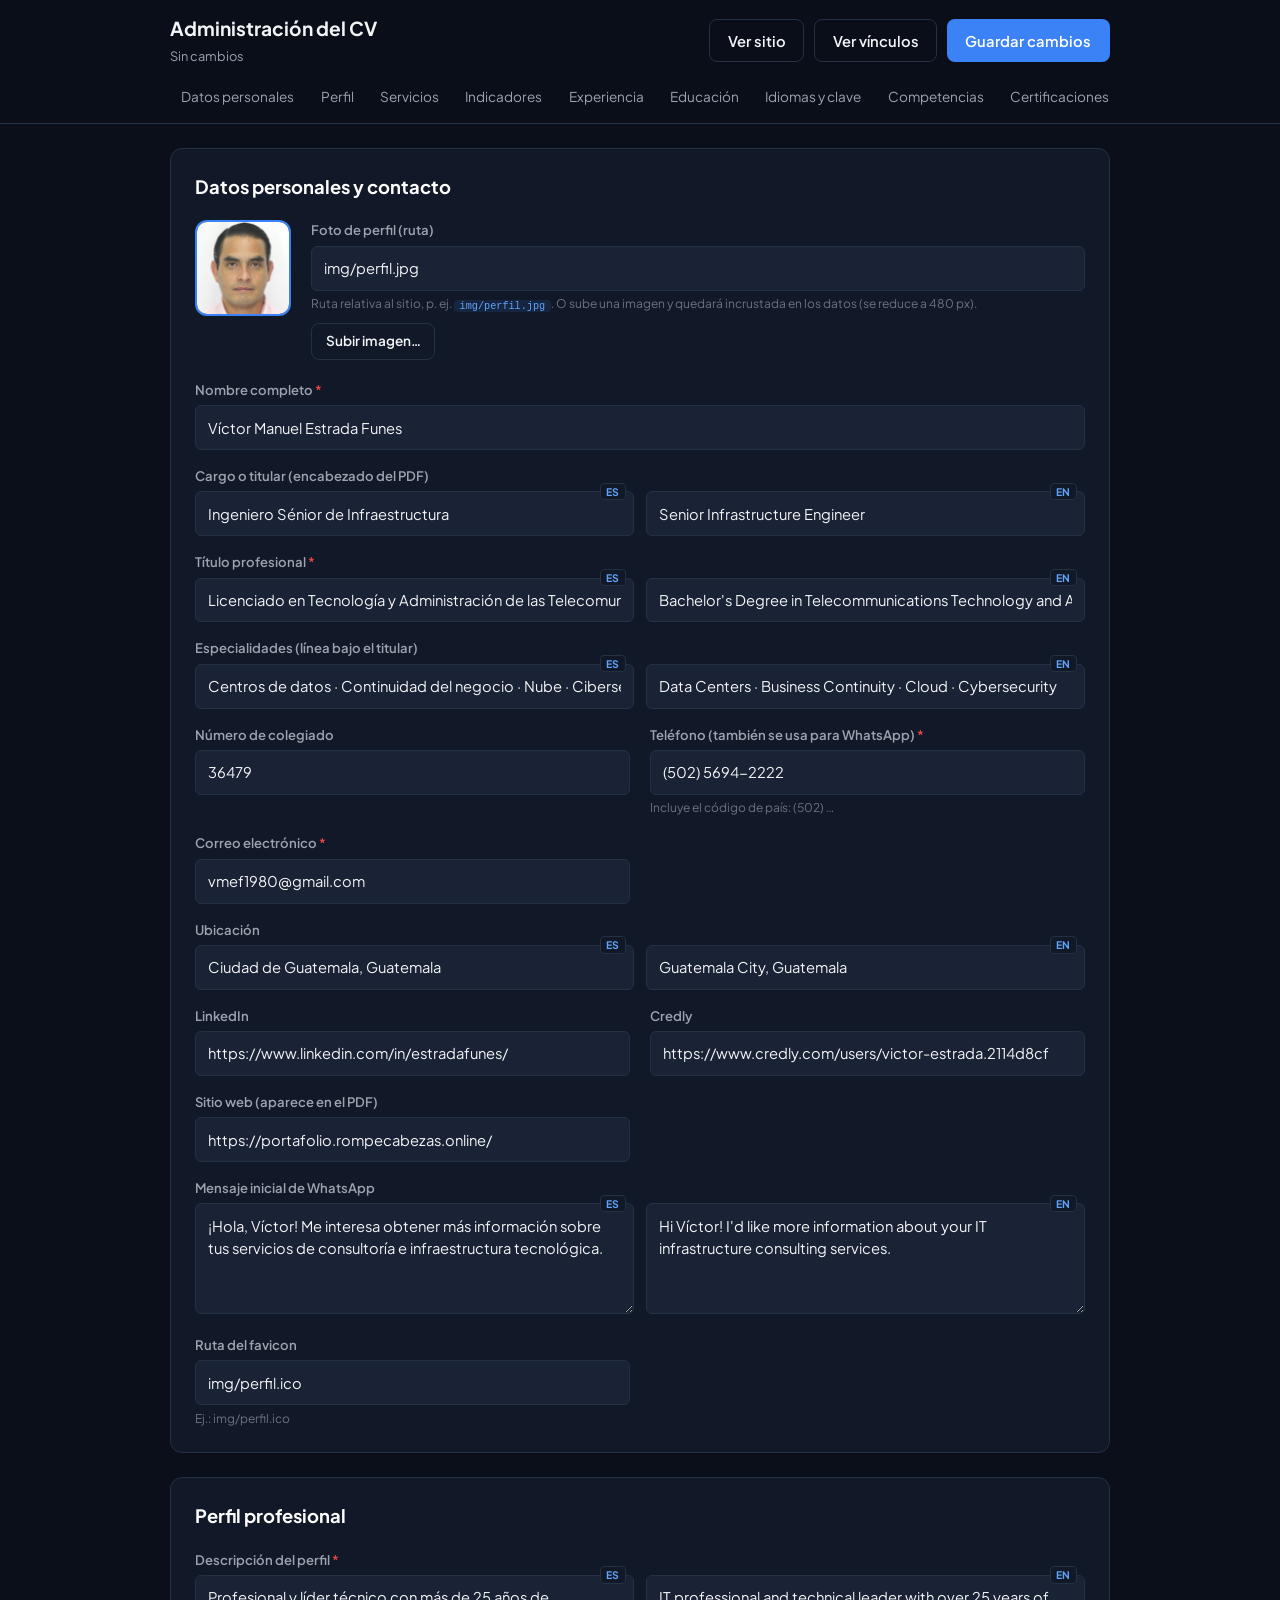
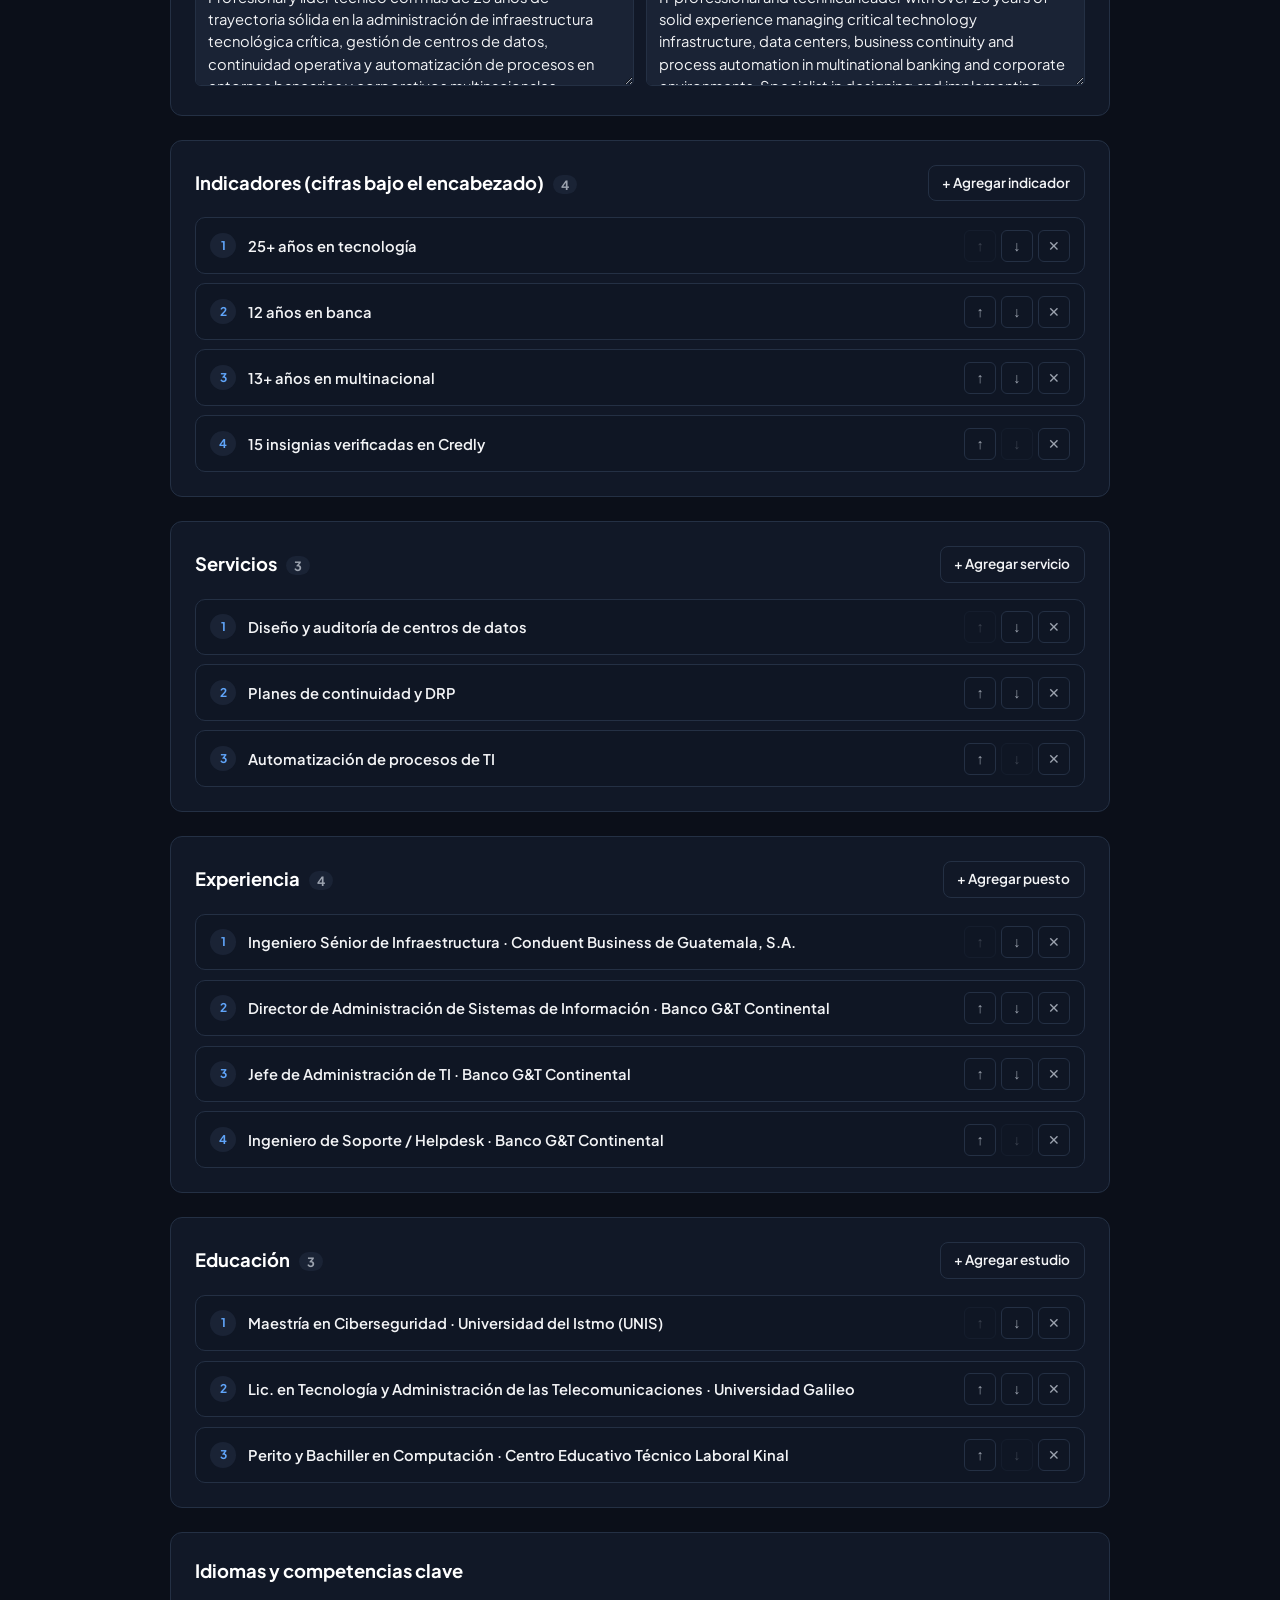
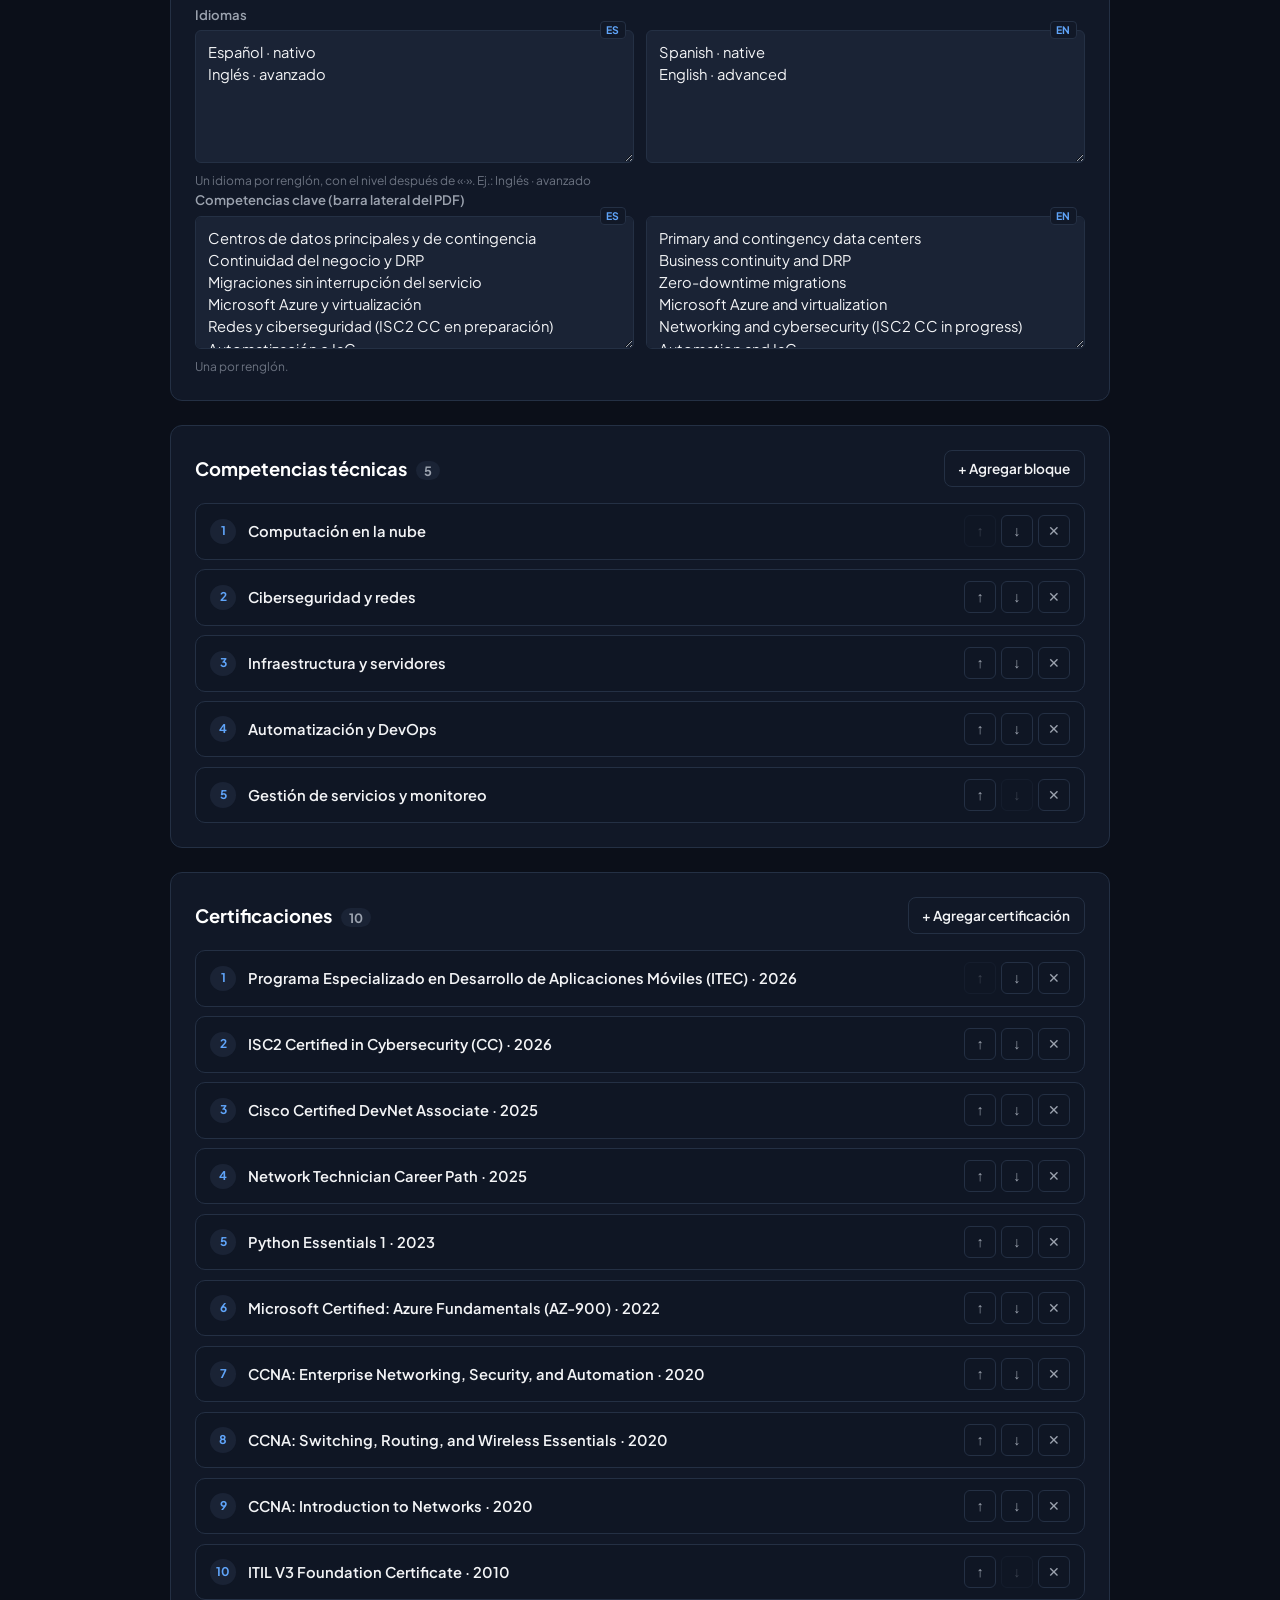
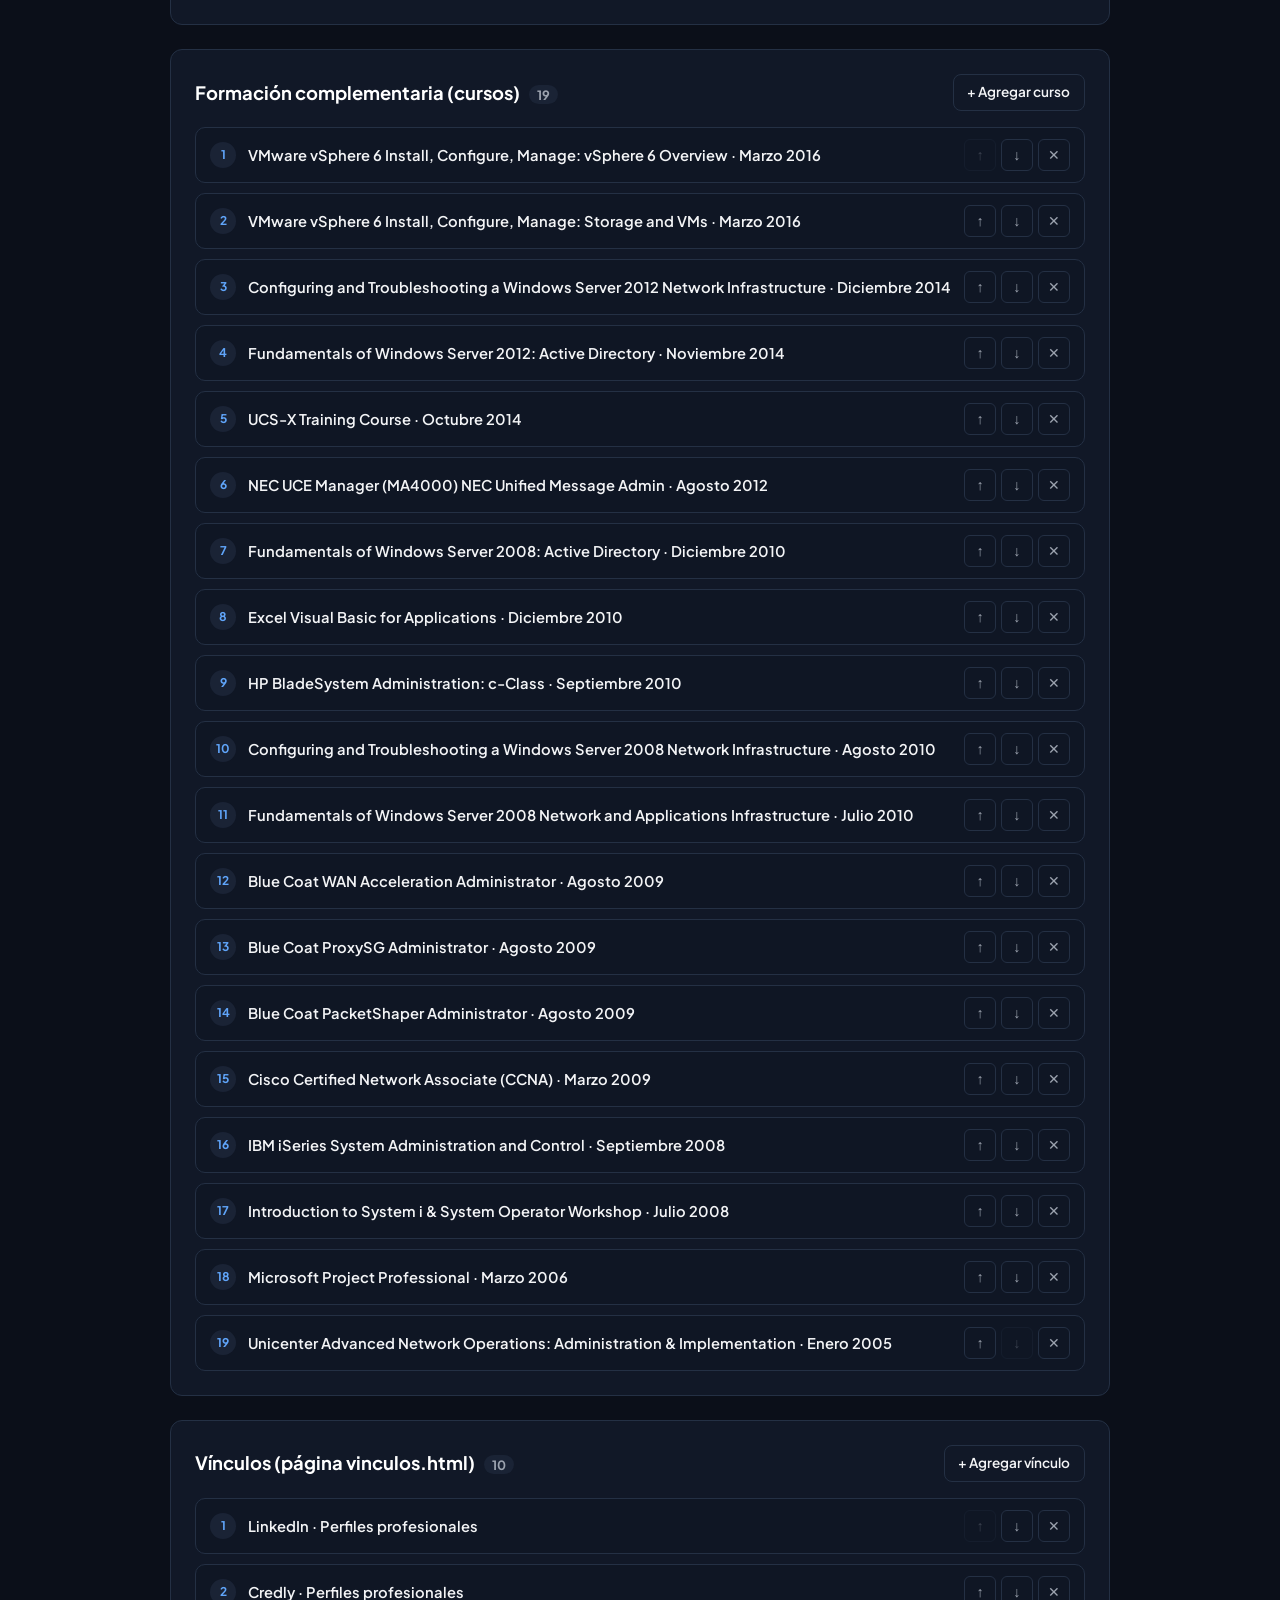
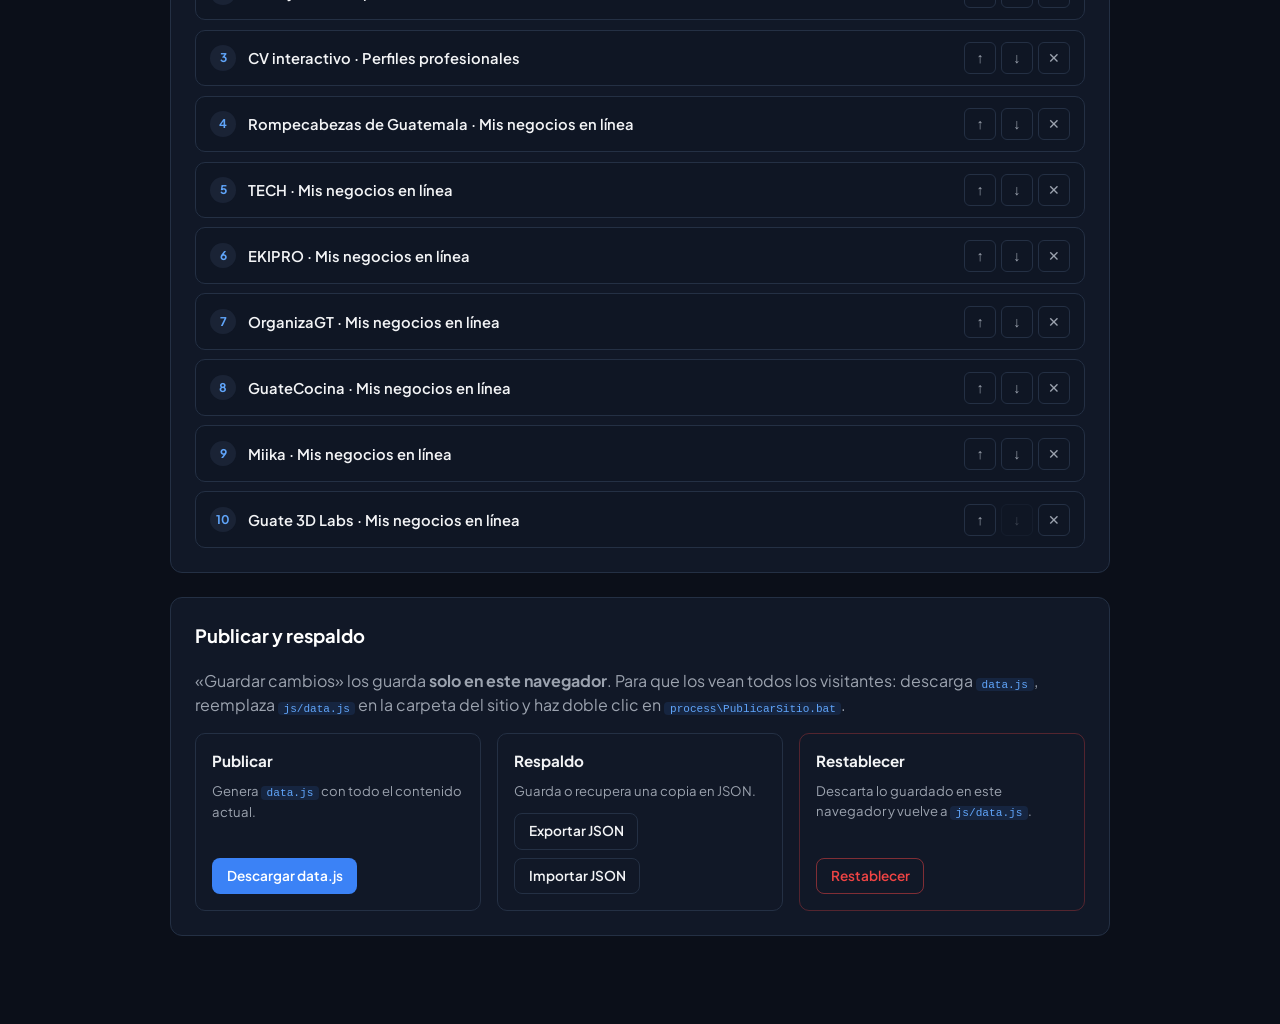
==== commit cf3435a9: "Publicación 2026-11-18 03:19 (14 archivos)" ====
--- a/admin.html
+++ b/admin.html
@@ -19,6 +19,7 @@
             </div>
             <div class="topbar__actions">
                 <a class="btn btn--ghost" href="index.html" target="_blank" rel="noopener">Ver sitio</a>
+                <a class="btn btn--ghost" href="vinculos.html" target="_blank" rel="noopener">Ver vínculos</a>
                 <button class="btn btn--primary" id="btn-save" type="button" title="Ctrl + S">Guardar cambios</button>
             </div>
         </div>
@@ -26,9 +27,14 @@
             <a href="#sec-personal">Datos personales</a>
             <a href="#sec-perfil">Perfil</a>
             <a href="#sec-servicios">Servicios</a>
+            <a href="#sec-indicadores">Indicadores</a>
             <a href="#sec-experiencia">Experiencia</a>
+            <a href="#sec-educacion">Educación</a>
+            <a href="#sec-idiomas">Idiomas y clave</a>
             <a href="#sec-habilidades">Competencias</a>
             <a href="#sec-certificaciones">Certificaciones</a>
+            <a href="#sec-cursos">Cursos</a>
+            <a href="#sec-vinculos">Vínculos</a>
             <a href="#sec-publicar">Publicar y respaldo</a>
         </nav>
     </header>
@@ -57,6 +63,14 @@
             <div id="perfil-fields"></div>
         </section>
 
+        <section class="panel" id="sec-indicadores">
+            <div class="panel__head">
+                <h2>Indicadores (cifras bajo el encabezado) <span class="count" id="count-indicadores"></span></h2>
+                <button class="btn btn--ghost btn--small" type="button" data-action="add" data-list="indicadores">+ Agregar indicador</button>
+            </div>
+            <div class="list" id="list-indicadores"></div>
+        </section>
+
         <section class="panel" id="sec-servicios">
             <div class="panel__head">
                 <h2>Servicios <span class="count" id="count-servicios"></span></h2>
@@ -71,6 +85,19 @@
                 <button class="btn btn--ghost btn--small" type="button" data-action="add" data-list="experiencia">+ Agregar puesto</button>
             </div>
             <div class="list" id="list-experiencia"></div>
+        </section>
+
+        <section class="panel" id="sec-educacion">
+            <div class="panel__head">
+                <h2>Educación <span class="count" id="count-educacion"></span></h2>
+                <button class="btn btn--ghost btn--small" type="button" data-action="add" data-list="educacion">+ Agregar estudio</button>
+            </div>
+            <div class="list" id="list-educacion"></div>
+        </section>
+
+        <section class="panel" id="sec-idiomas">
+            <h2>Idiomas y competencias clave</h2>
+            <div id="extra-fields"></div>
         </section>
 
         <section class="panel" id="sec-habilidades">
@@ -89,9 +116,25 @@
             <div class="list" id="list-certificaciones"></div>
         </section>
 
+        <section class="panel" id="sec-cursos">
+            <div class="panel__head">
+                <h2>Formación complementaria (cursos) <span class="count" id="count-cursos"></span></h2>
+                <button class="btn btn--ghost btn--small" type="button" data-action="add" data-list="cursos">+ Agregar curso</button>
+            </div>
+            <div class="list" id="list-cursos"></div>
+        </section>
+
+        <section class="panel" id="sec-vinculos">
+            <div class="panel__head">
+                <h2>Vínculos (página vinculos.html) <span class="count" id="count-vinculos"></span></h2>
+                <button class="btn btn--ghost btn--small" type="button" data-action="add" data-list="vinculos">+ Agregar vínculo</button>
+            </div>
+            <div class="list" id="list-vinculos"></div>
+        </section>
+
         <section class="panel" id="sec-publicar">
             <h2>Publicar y respaldo</h2>
-            <p class="lead">«Guardar cambios» los guarda <strong>solo en este navegador</strong>. Para que los vean todos los visitantes del sitio, descarga el archivo <code>data.js</code> y reemplaza <code>js/data.js</code> en tu servidor.</p>
+            <p class="lead">«Guardar cambios» los guarda <strong>solo en este navegador</strong>. Para que los vean todos los visitantes: descarga <code>data.js</code>, reemplaza <code>js/data.js</code> en la carpeta del sitio y haz doble clic en <code>process\PublicarSitio.bat</code>.</p>
             <div class="action-grid">
                 <div class="action">
                     <h3>Publicar</h3>
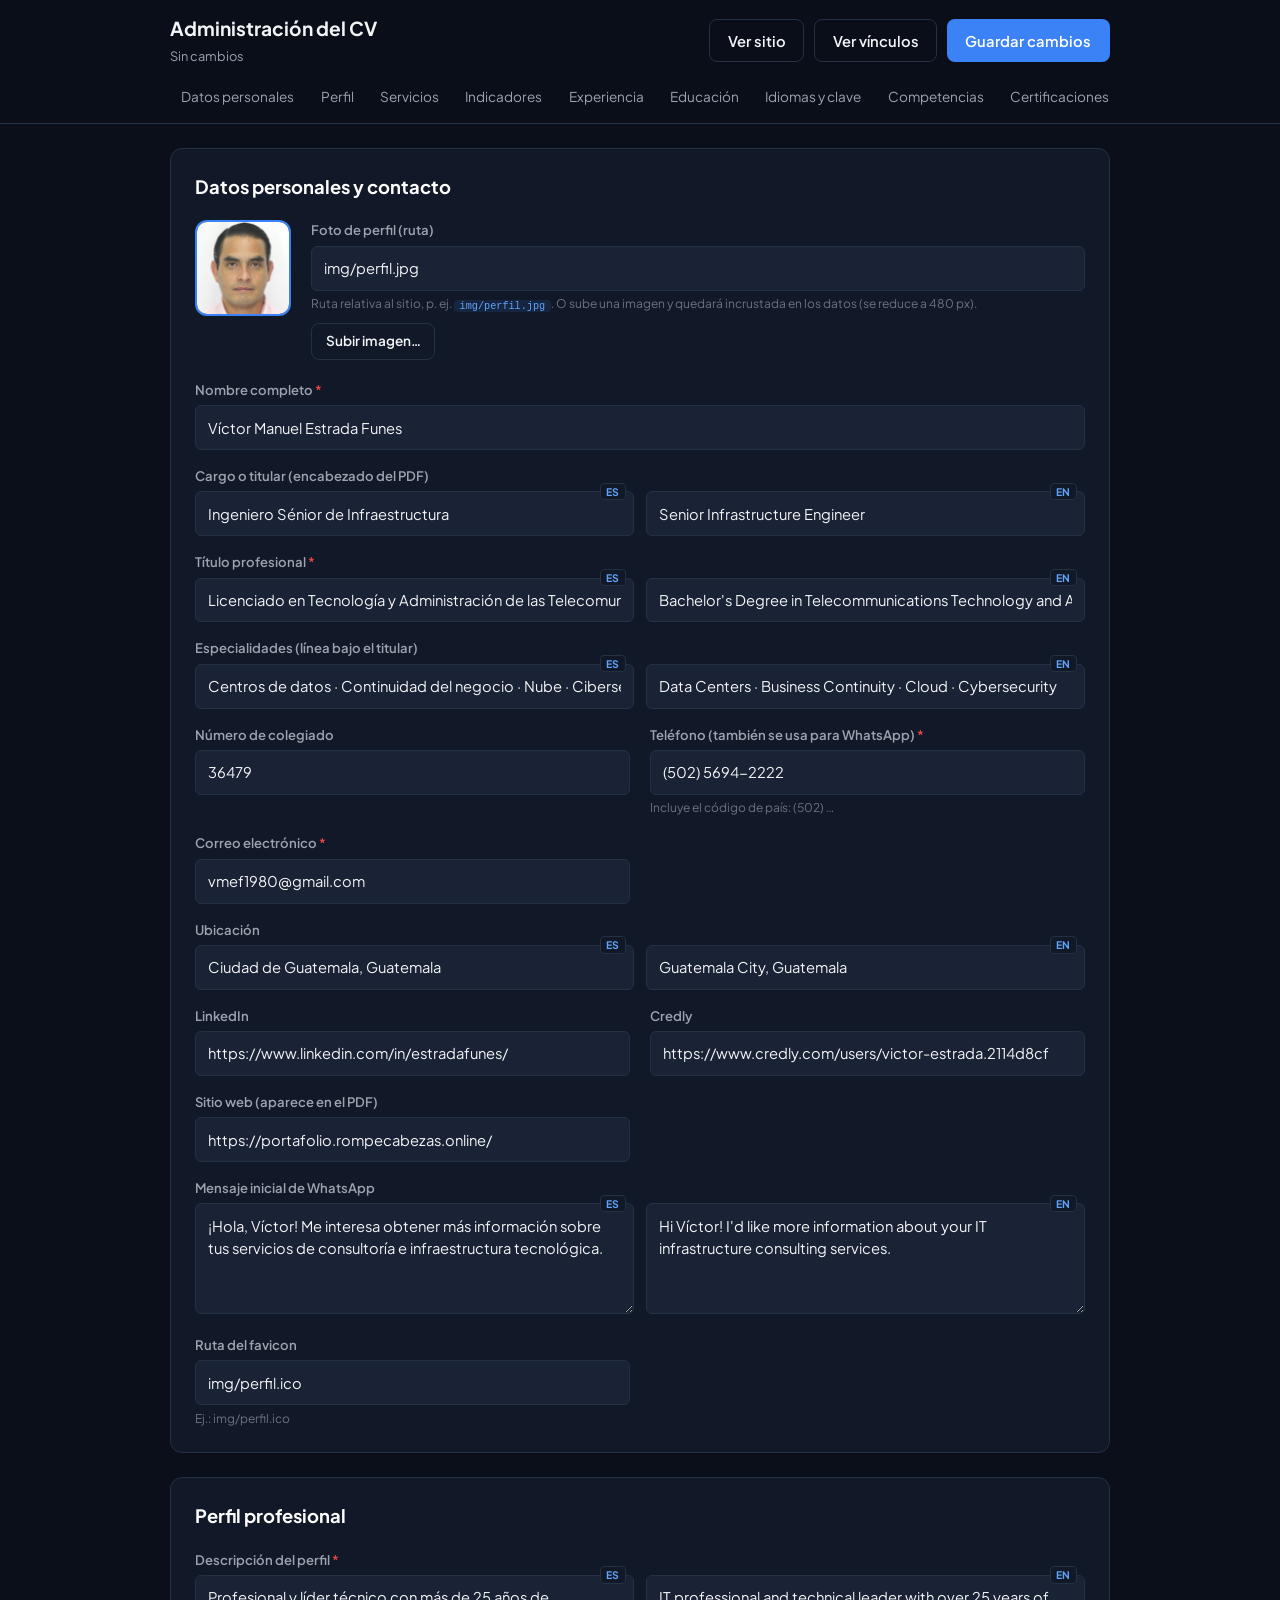
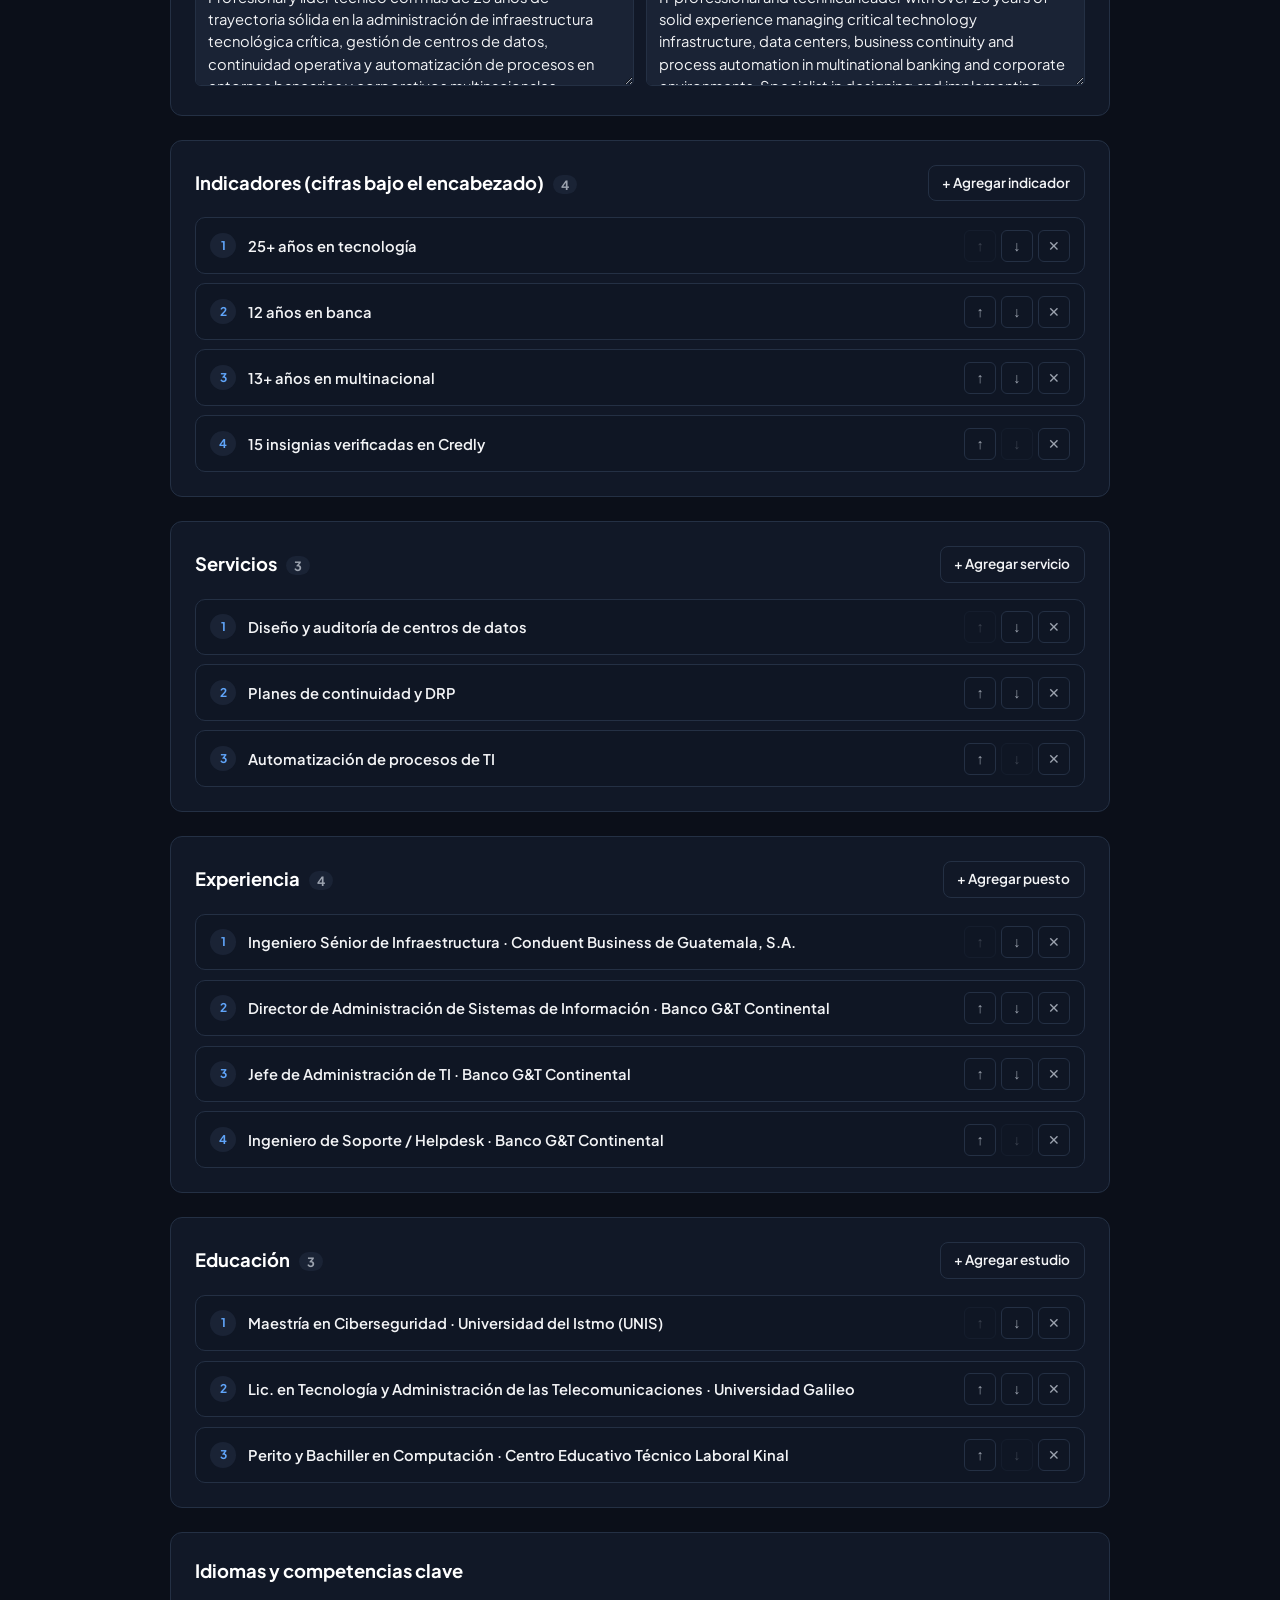
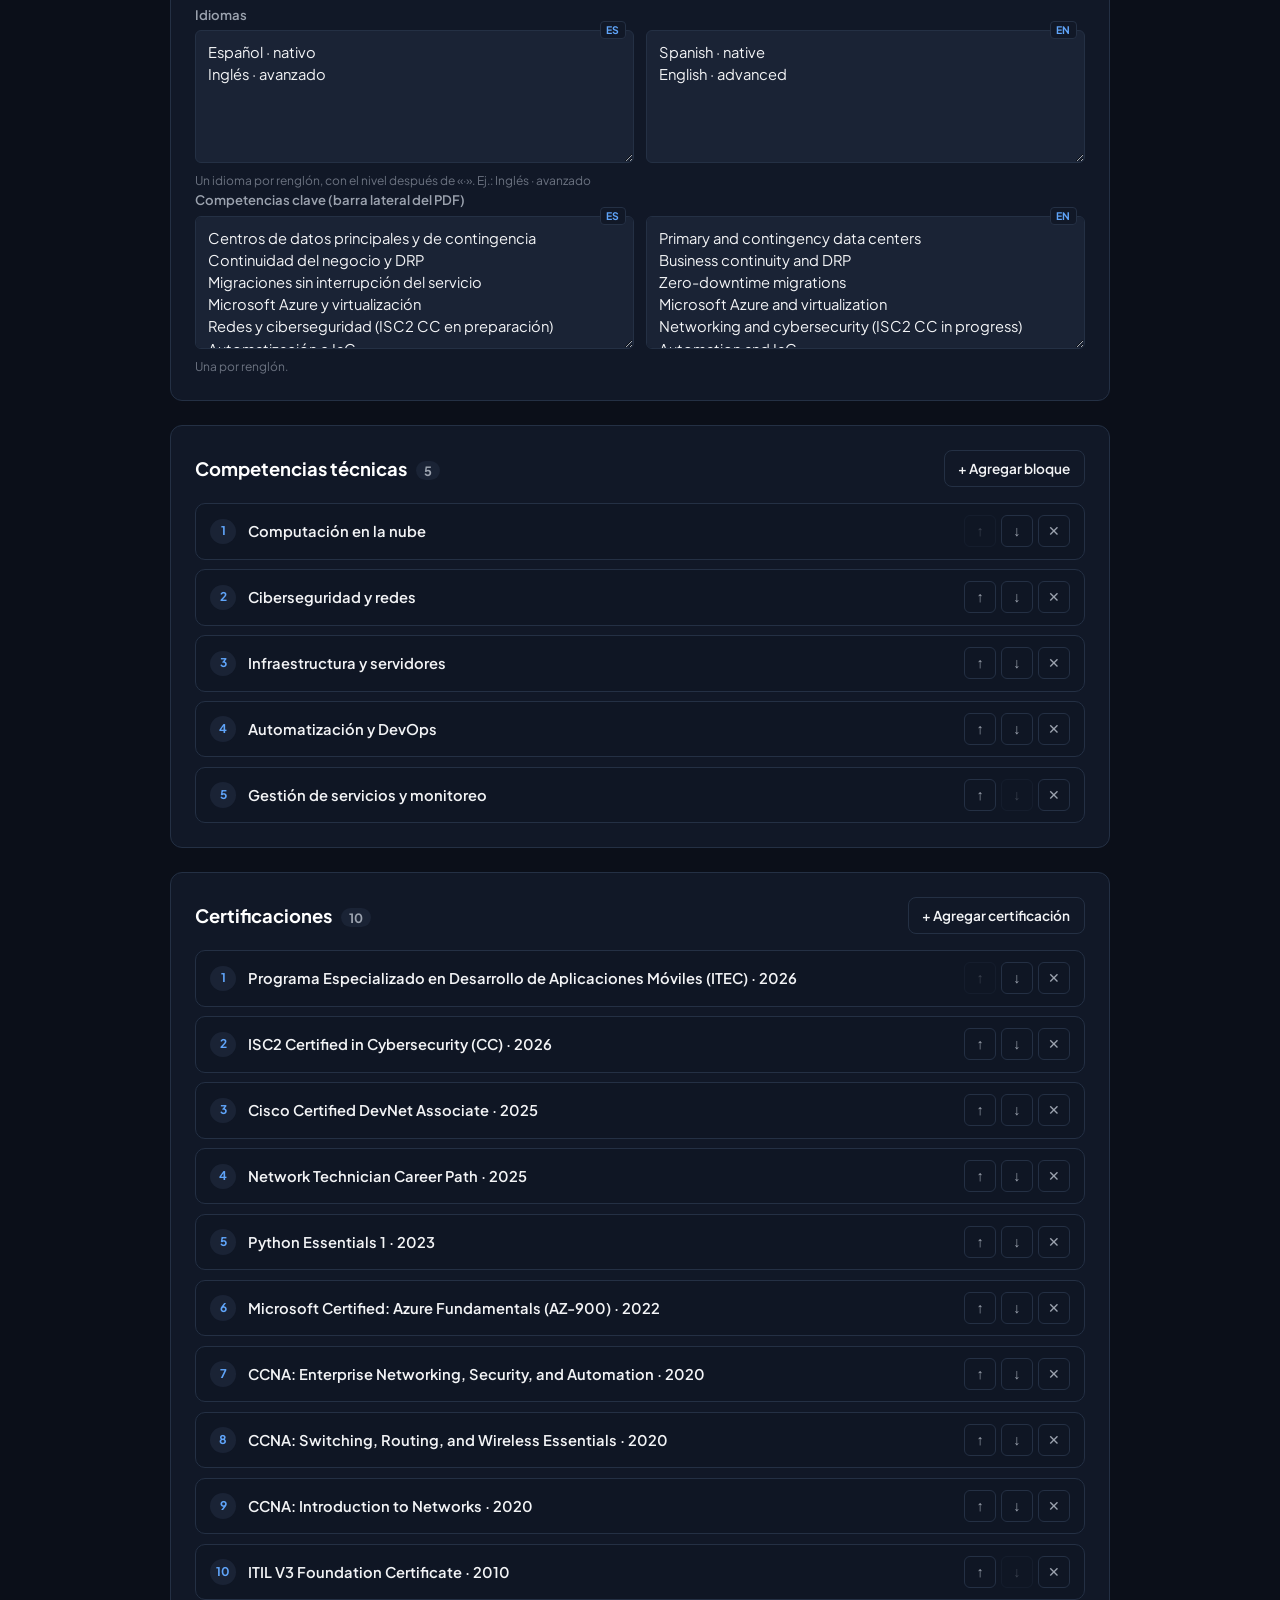
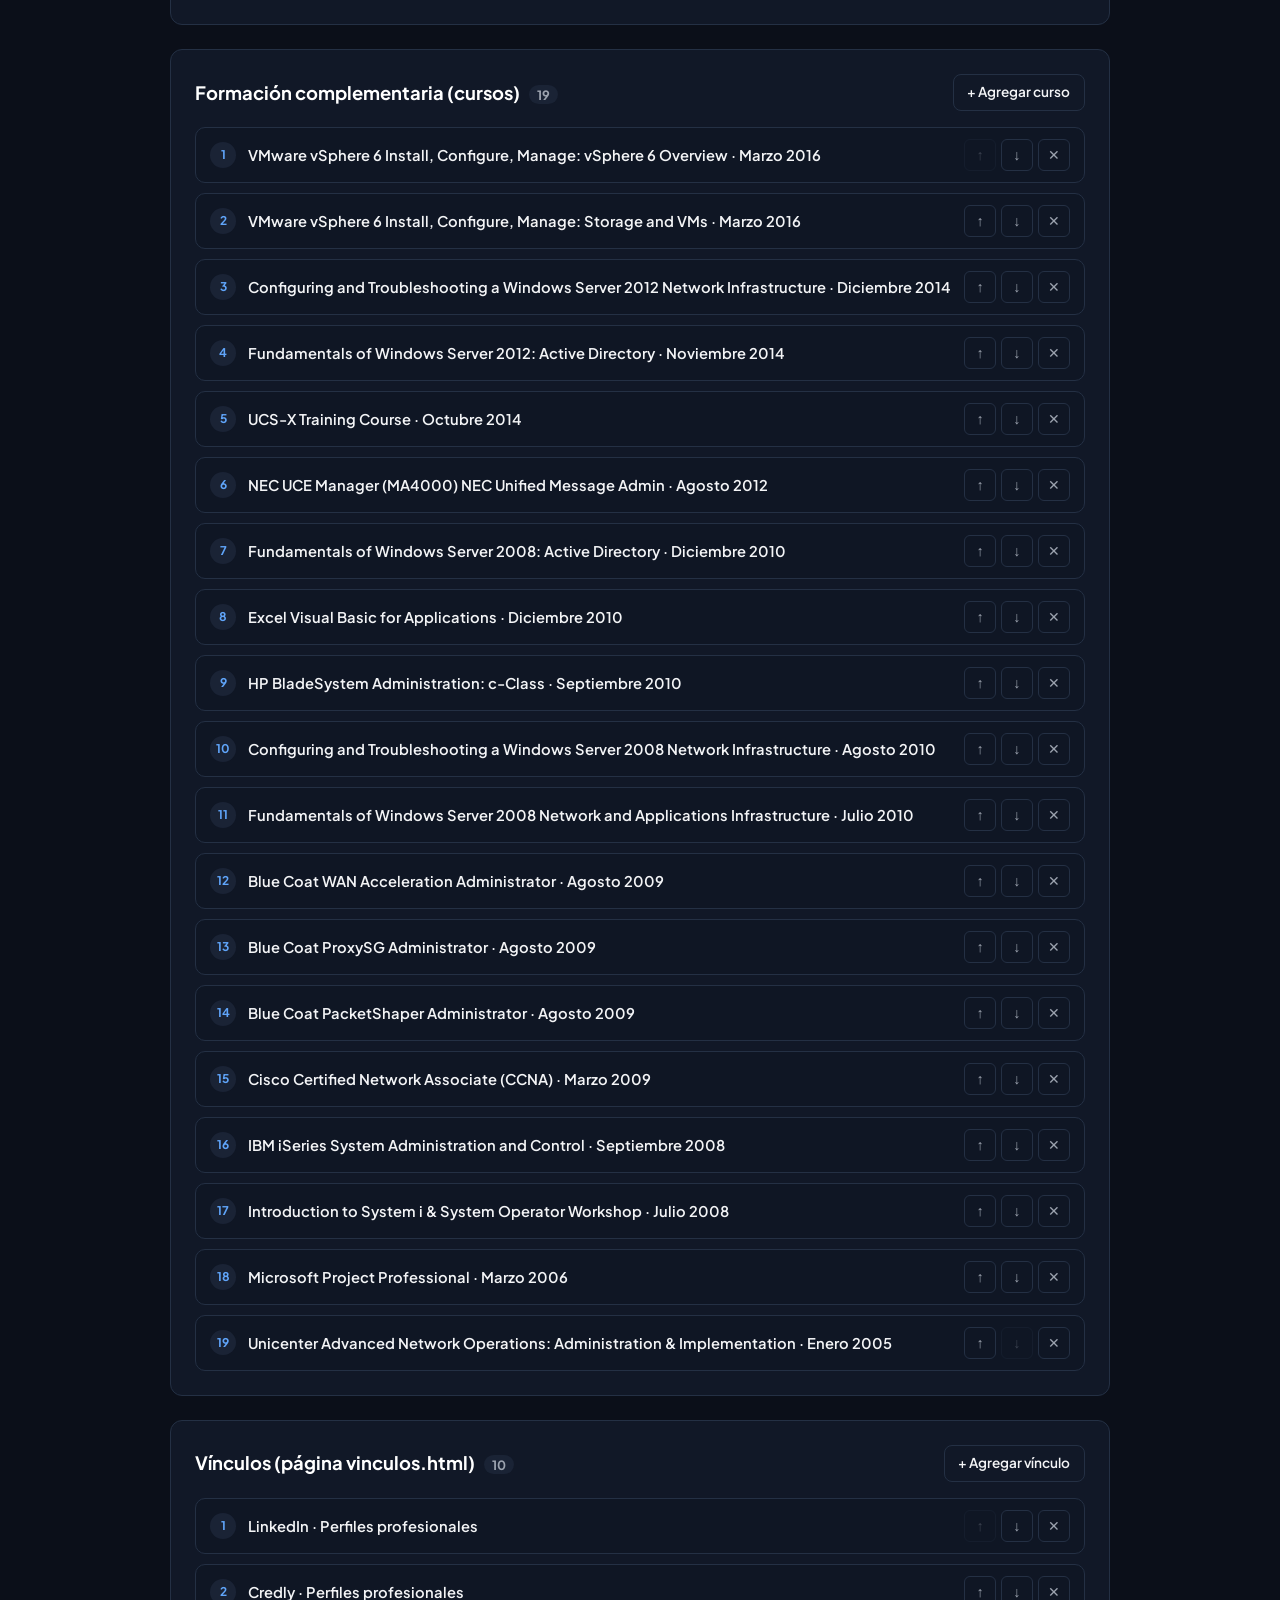
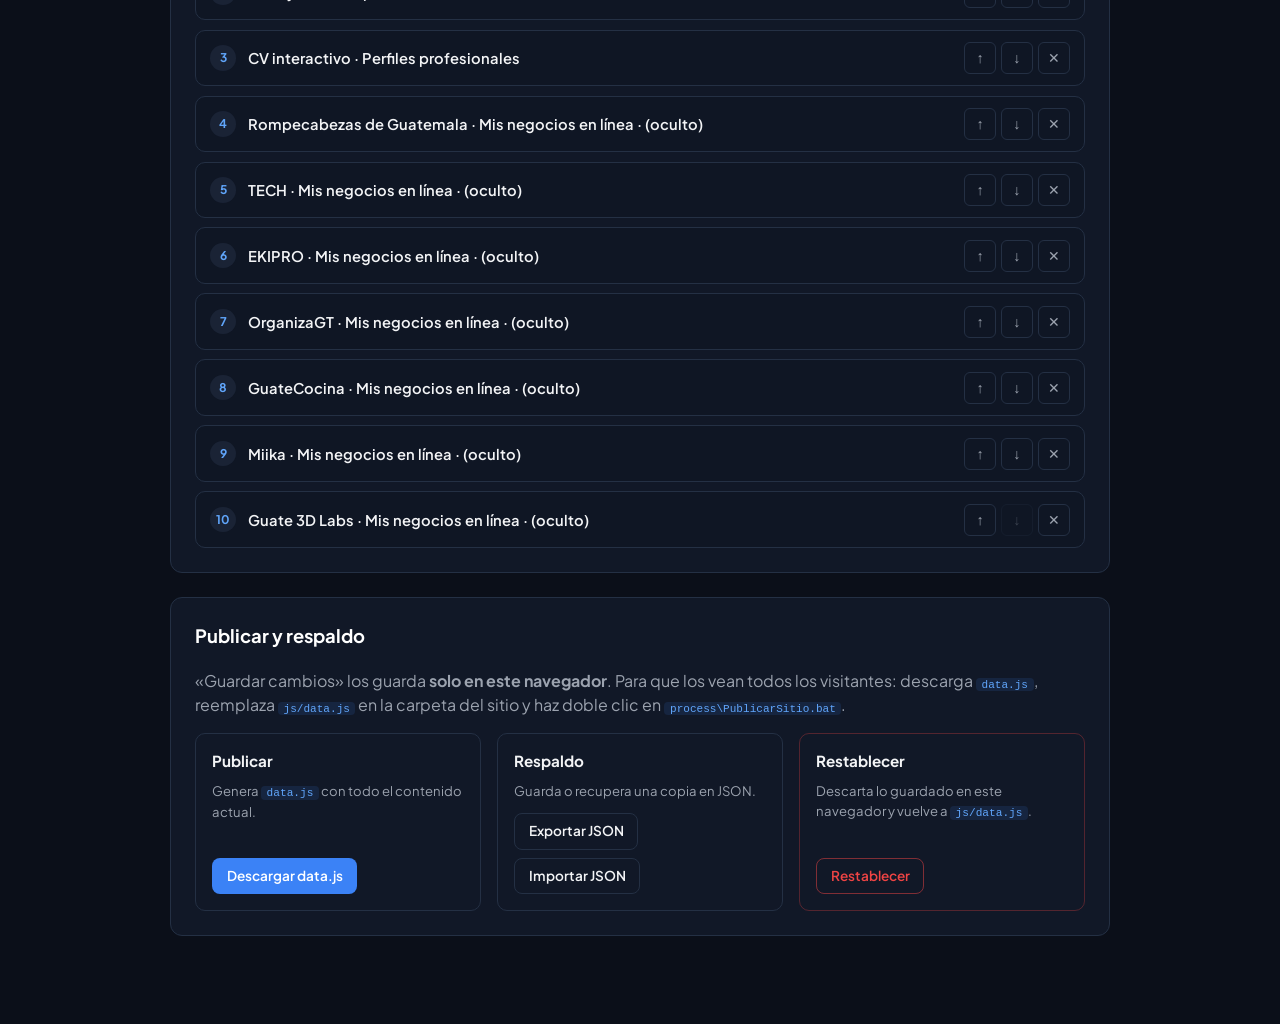
==== commit 8c1a9e76: "Publicación 2026-11-18 21:27 (3 archivos)" ====
--- a/admin.html
+++ b/admin.html
@@ -8,7 +8,7 @@
     <link rel="preconnect" href="https://fonts.googleapis.com">
     <link rel="preconnect" href="https://fonts.gstatic.com" crossorigin>
     <link href="https://fonts.googleapis.com/css2?family=Plus+Jakarta+Sans:wght@400;500;600;700&display=swap" rel="stylesheet">
-    <link rel="stylesheet" href="css/admin.css">
+    <link rel="stylesheet" href="css/admin.css?v=202611182127">
 </head>
 <body>
     <header class="topbar">
@@ -158,8 +158,8 @@
         </section>
     </main>
 
-    <script src="js/data.js"></script>
-    <script src="js/store.js"></script>
-    <script src="js/admin.js"></script>
+    <script src="js/data.js?v=202611182127"></script>
+    <script src="js/store.js?v=202611182127"></script>
+    <script src="js/admin.js?v=202611182127"></script>
 </body>
 </html>
